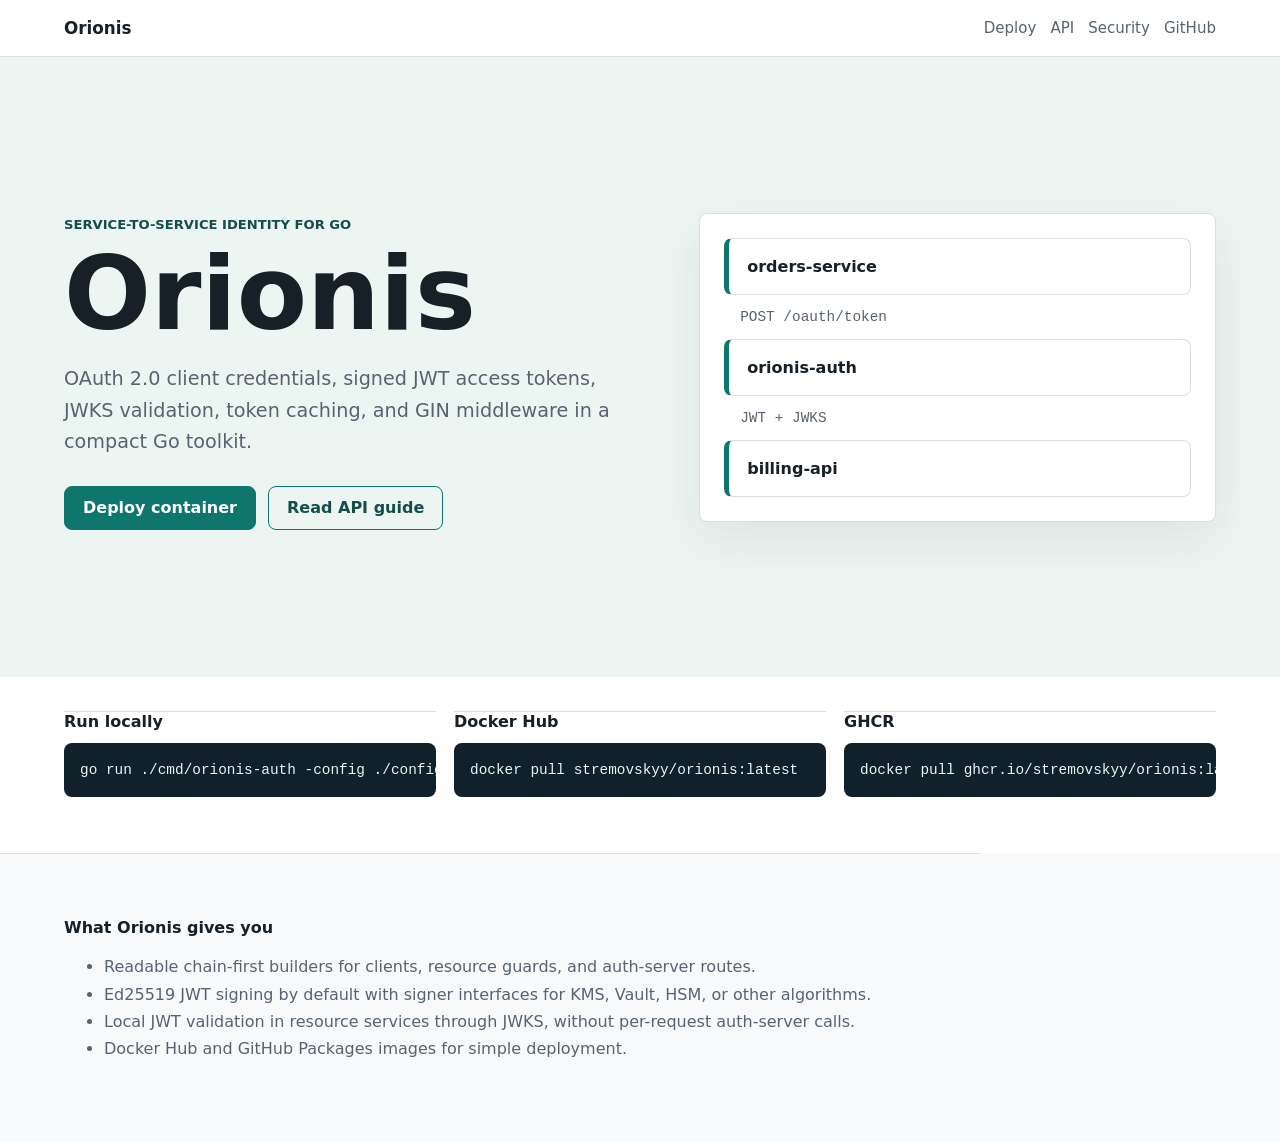
==== site/index.html @ d4509b0c "docs: publish Orionis distribution surfaces" ====
<!doctype html>
<html lang="en">
  <head>
    <meta charset="utf-8">
    <meta name="viewport" content="width=device-width, initial-scale=1">
    <meta name="description" content="Orionis service-to-service OAuth 2.0 toolkit for Go and GIN.">
    <title>Orionis</title>
    <link rel="stylesheet" href="styles.css">
  </head>
  <body>
    <header class="site-header">
      <a class="brand" href="index.html">Orionis</a>
      <nav aria-label="Primary navigation">
        <a href="deploy.html">Deploy</a>
        <a href="api.html">API</a>
        <a href="security.html">Security</a>
        <a href="https://github.com/stremovskyy/orionis">GitHub</a>
      </nav>
    </header>

    <main>
      <section class="hero">
        <div class="hero-copy">
          <p class="eyebrow">Service-to-service identity for Go</p>
          <h1>Orionis</h1>
          <p class="lede">OAuth 2.0 client credentials, signed JWT access tokens, JWKS validation, token caching, and GIN middleware in a compact Go toolkit.</p>
          <div class="actions">
            <a class="button primary" href="deploy.html">Deploy container</a>
            <a class="button secondary" href="api.html">Read API guide</a>
          </div>
        </div>
        <div class="flow-panel" aria-label="Service token flow diagram">
          <div class="node caller">orders-service</div>
          <div class="arrow">POST /oauth/token</div>
          <div class="node auth">orionis-auth</div>
          <div class="arrow">JWT + JWKS</div>
          <div class="node resource">billing-api</div>
        </div>
      </section>

      <section class="quick-grid" aria-label="Quick start commands">
        <article>
          <h2>Run locally</h2>
          <pre><code>go run ./cmd/orionis-auth -config ./config/orionis.example.json</code></pre>
        </article>
        <article>
          <h2>Docker Hub</h2>
          <pre><code>docker pull stremovskyy/orionis:latest</code></pre>
        </article>
        <article>
          <h2>GHCR</h2>
          <pre><code>docker pull ghcr.io/stremovskyy/orionis:latest</code></pre>
        </article>
      </section>

      <section class="content-band">
        <h2>What Orionis gives you</h2>
        <ul class="feature-list">
          <li>Readable chain-first builders for clients, resource guards, and auth-server routes.</li>
          <li>Ed25519 JWT signing by default with signer interfaces for KMS, Vault, HSM, or other algorithms.</li>
          <li>Local JWT validation in resource services through JWKS, without per-request auth-server calls.</li>
          <li>Docker Hub and GitHub Packages images for simple deployment.</li>
        </ul>
      </section>
    </main>
  </body>
</html>
---- site/styles.css ----
:root {
  color-scheme: light;
  --ink: #172026;
  --muted: #57636f;
  --line: #d7dee5;
  --surface: #f7f9fb;
  --panel: #ffffff;
  --accent: #0f766e;
  --accent-strong: #134e4a;
  --code: #10212b;
}

* {
  box-sizing: border-box;
}

body {
  margin: 0;
  font-family: Inter, ui-sans-serif, system-ui, -apple-system, BlinkMacSystemFont, "Segoe UI", sans-serif;
  color: var(--ink);
  background: var(--surface);
  letter-spacing: 0;
}

a {
  color: inherit;
}

.site-header {
  display: flex;
  align-items: center;
  justify-content: space-between;
  gap: 24px;
  padding: 18px clamp(20px, 5vw, 72px);
  border-bottom: 1px solid var(--line);
  background: rgba(255, 255, 255, 0.92);
  position: sticky;
  top: 0;
  z-index: 10;
}

.brand {
  font-weight: 800;
  text-decoration: none;
  font-size: 1.05rem;
}

nav {
  display: flex;
  flex-wrap: wrap;
  justify-content: flex-end;
  gap: 14px;
  color: var(--muted);
  font-size: 0.94rem;
}

nav a {
  text-decoration: none;
}

nav a:hover {
  color: var(--accent-strong);
}

.hero {
  min-height: 620px;
  display: grid;
  grid-template-columns: minmax(0, 1.05fr) minmax(320px, 0.95fr);
  gap: clamp(28px, 5vw, 72px);
  align-items: center;
  padding: clamp(48px, 8vw, 96px) clamp(20px, 5vw, 72px);
  background: #edf5f3;
}

.eyebrow {
  color: var(--accent-strong);
  font-weight: 700;
  text-transform: uppercase;
  font-size: 0.82rem;
}

h1 {
  font-size: clamp(3rem, 8vw, 6.5rem);
  line-height: 0.96;
  margin: 0 0 18px;
}

.lede {
  max-width: 720px;
  color: var(--muted);
  font-size: 1.2rem;
  line-height: 1.65;
}

.actions {
  display: flex;
  flex-wrap: wrap;
  gap: 12px;
  margin-top: 28px;
}

.button {
  display: inline-flex;
  align-items: center;
  min-height: 44px;
  padding: 0 18px;
  border-radius: 8px;
  text-decoration: none;
  font-weight: 700;
  border: 1px solid var(--accent);
}

.button.primary {
  color: #ffffff;
  background: var(--accent);
}

.button.secondary {
  color: var(--accent-strong);
  background: transparent;
}

.flow-panel {
  display: grid;
  gap: 14px;
  background: var(--panel);
  border: 1px solid var(--line);
  border-radius: 8px;
  padding: 24px;
  box-shadow: 0 18px 50px rgba(23, 32, 38, 0.08);
}

.node {
  border: 1px solid var(--line);
  border-left: 5px solid var(--accent);
  border-radius: 8px;
  background: #ffffff;
  padding: 18px;
  font-weight: 800;
}

.arrow {
  color: var(--muted);
  font-family: ui-monospace, SFMono-Regular, Menlo, Monaco, Consolas, monospace;
  font-size: 0.9rem;
  padding-left: 16px;
}

.quick-grid {
  display: grid;
  grid-template-columns: repeat(3, minmax(0, 1fr));
  gap: 18px;
  padding: 34px clamp(20px, 5vw, 72px);
  background: var(--panel);
}

.quick-grid article,
.content-band,
.doc-layout {
  border-top: 1px solid var(--line);
}

.quick-grid h2,
.content-band h2,
.doc-layout h2 {
  font-size: 1rem;
  margin: 0 0 12px;
}

pre {
  overflow-x: auto;
  margin: 0 0 22px;
  padding: 16px;
  border-radius: 8px;
  background: var(--code);
  color: #e7f6f3;
  line-height: 1.55;
  font-size: 0.9rem;
}

code {
  font-family: ui-monospace, SFMono-Regular, Menlo, Monaco, Consolas, monospace;
}

.content-band,
.doc-layout {
  padding: clamp(32px, 5vw, 72px);
  max-width: 980px;
}

.doc-layout {
  background: var(--panel);
  min-height: calc(100vh - 70px);
}

.doc-layout h1 {
  font-size: clamp(2.4rem, 6vw, 4.8rem);
}

.doc-layout p,
.doc-layout li,
.feature-list li {
  color: var(--muted);
  line-height: 1.7;
}

@media (max-width: 860px) {
  .site-header {
    align-items: flex-start;
    flex-direction: column;
  }

  nav {
    justify-content: flex-start;
  }

  .hero,
  .quick-grid {
    grid-template-columns: 1fr;
  }

  .hero {
    min-height: auto;
  }
}
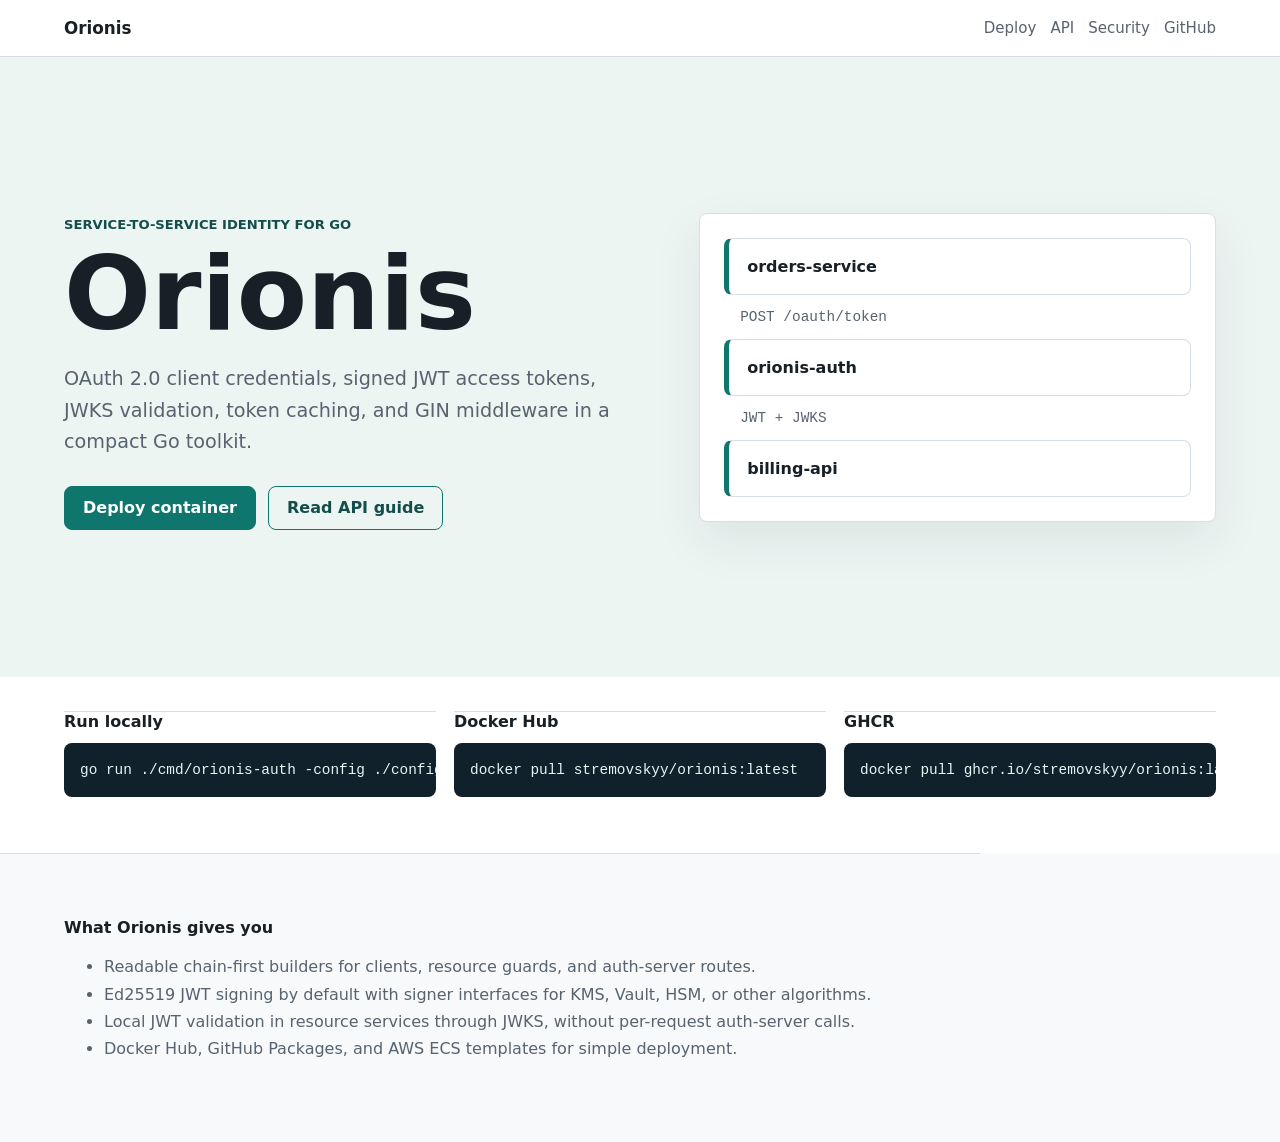
==== commit ef42cfc9: "docs: add AWS ECS Fargate deployment assets" ====
--- a/site/index.html
+++ b/site/index.html
@@ -59,7 +59,7 @@
           <li>Readable chain-first builders for clients, resource guards, and auth-server routes.</li>
           <li>Ed25519 JWT signing by default with signer interfaces for KMS, Vault, HSM, or other algorithms.</li>
           <li>Local JWT validation in resource services through JWKS, without per-request auth-server calls.</li>
-          <li>Docker Hub and GitHub Packages images for simple deployment.</li>
+          <li>Docker Hub, GitHub Packages, and AWS ECS templates for simple deployment.</li>
         </ul>
       </section>
     </main>
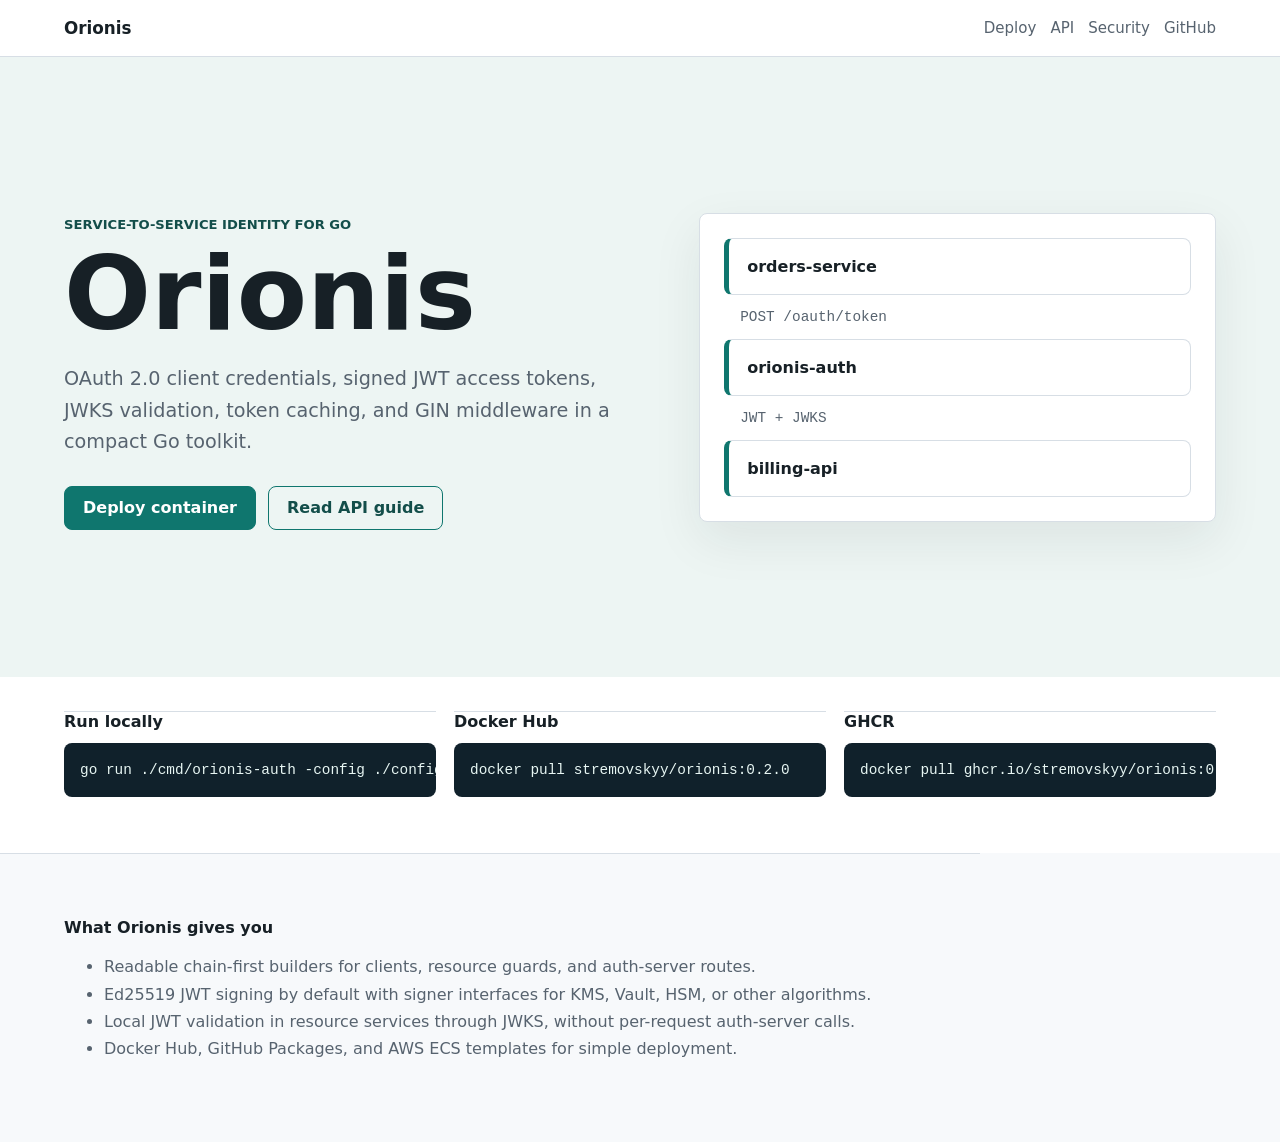
==== commit d4585cd3: "feat: harden auth runtime for v0.2.0" ====
--- a/site/index.html
+++ b/site/index.html
@@ -45,11 +45,11 @@
         </article>
         <article>
           <h2>Docker Hub</h2>
-          <pre><code>docker pull stremovskyy/orionis:latest</code></pre>
+          <pre><code>docker pull stremovskyy/orionis:0.2.0</code></pre>
         </article>
         <article>
           <h2>GHCR</h2>
-          <pre><code>docker pull ghcr.io/stremovskyy/orionis:latest</code></pre>
+          <pre><code>docker pull ghcr.io/stremovskyy/orionis:0.2.0</code></pre>
         </article>
       </section>
 
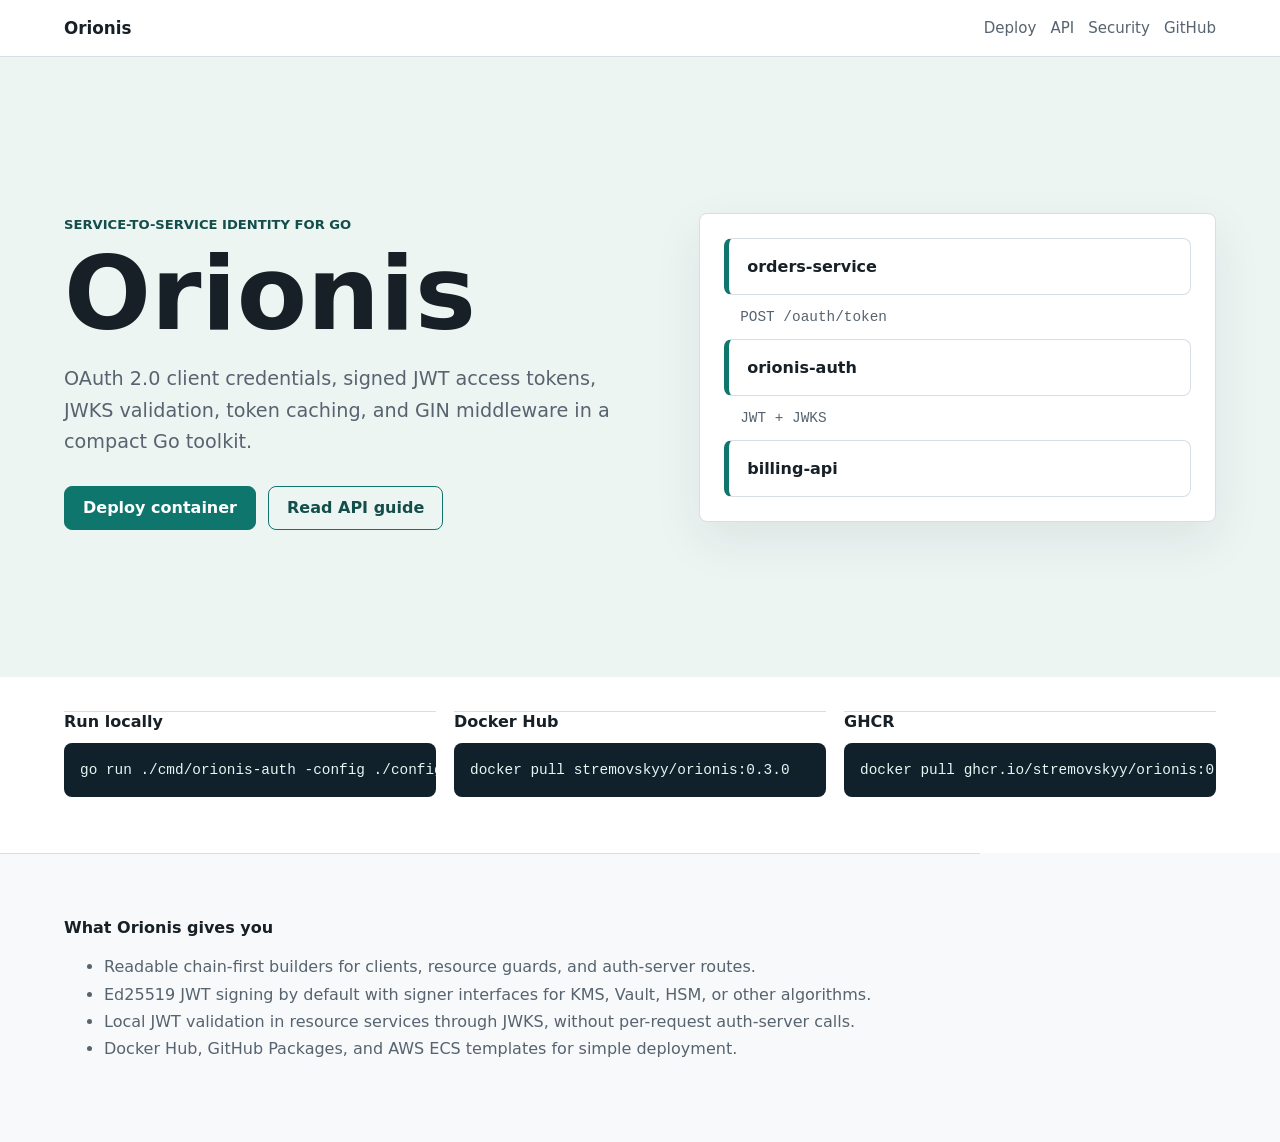
==== commit 89035230: "feat: add recursive wildcard scopes" ====
--- a/site/index.html
+++ b/site/index.html
@@ -45,11 +45,11 @@
         </article>
         <article>
           <h2>Docker Hub</h2>
-          <pre><code>docker pull stremovskyy/orionis:0.2.0</code></pre>
+          <pre><code>docker pull stremovskyy/orionis:0.3.0</code></pre>
         </article>
         <article>
           <h2>GHCR</h2>
-          <pre><code>docker pull ghcr.io/stremovskyy/orionis:0.2.0</code></pre>
+          <pre><code>docker pull ghcr.io/stremovskyy/orionis:0.3.0</code></pre>
         </article>
       </section>
 
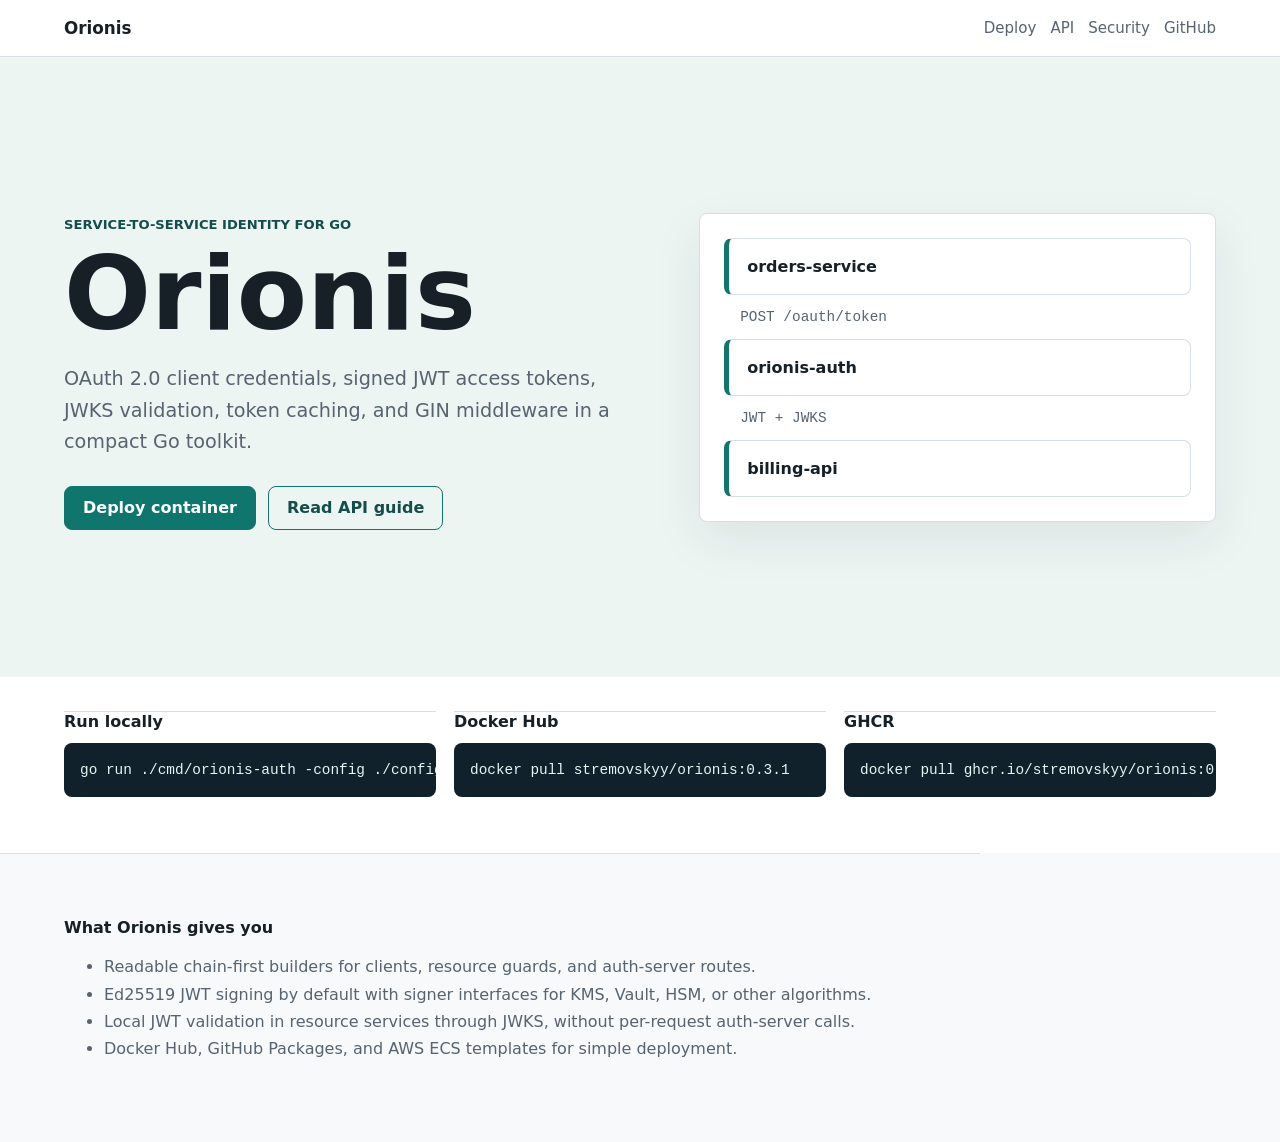
==== commit 3f1a8d88: "fix: expand wildcard scope requests" ====
--- a/site/index.html
+++ b/site/index.html
@@ -45,11 +45,11 @@
         </article>
         <article>
           <h2>Docker Hub</h2>
-          <pre><code>docker pull stremovskyy/orionis:0.3.0</code></pre>
+          <pre><code>docker pull stremovskyy/orionis:0.3.1</code></pre>
         </article>
         <article>
           <h2>GHCR</h2>
-          <pre><code>docker pull ghcr.io/stremovskyy/orionis:0.3.0</code></pre>
+          <pre><code>docker pull ghcr.io/stremovskyy/orionis:0.3.1</code></pre>
         </article>
       </section>
 
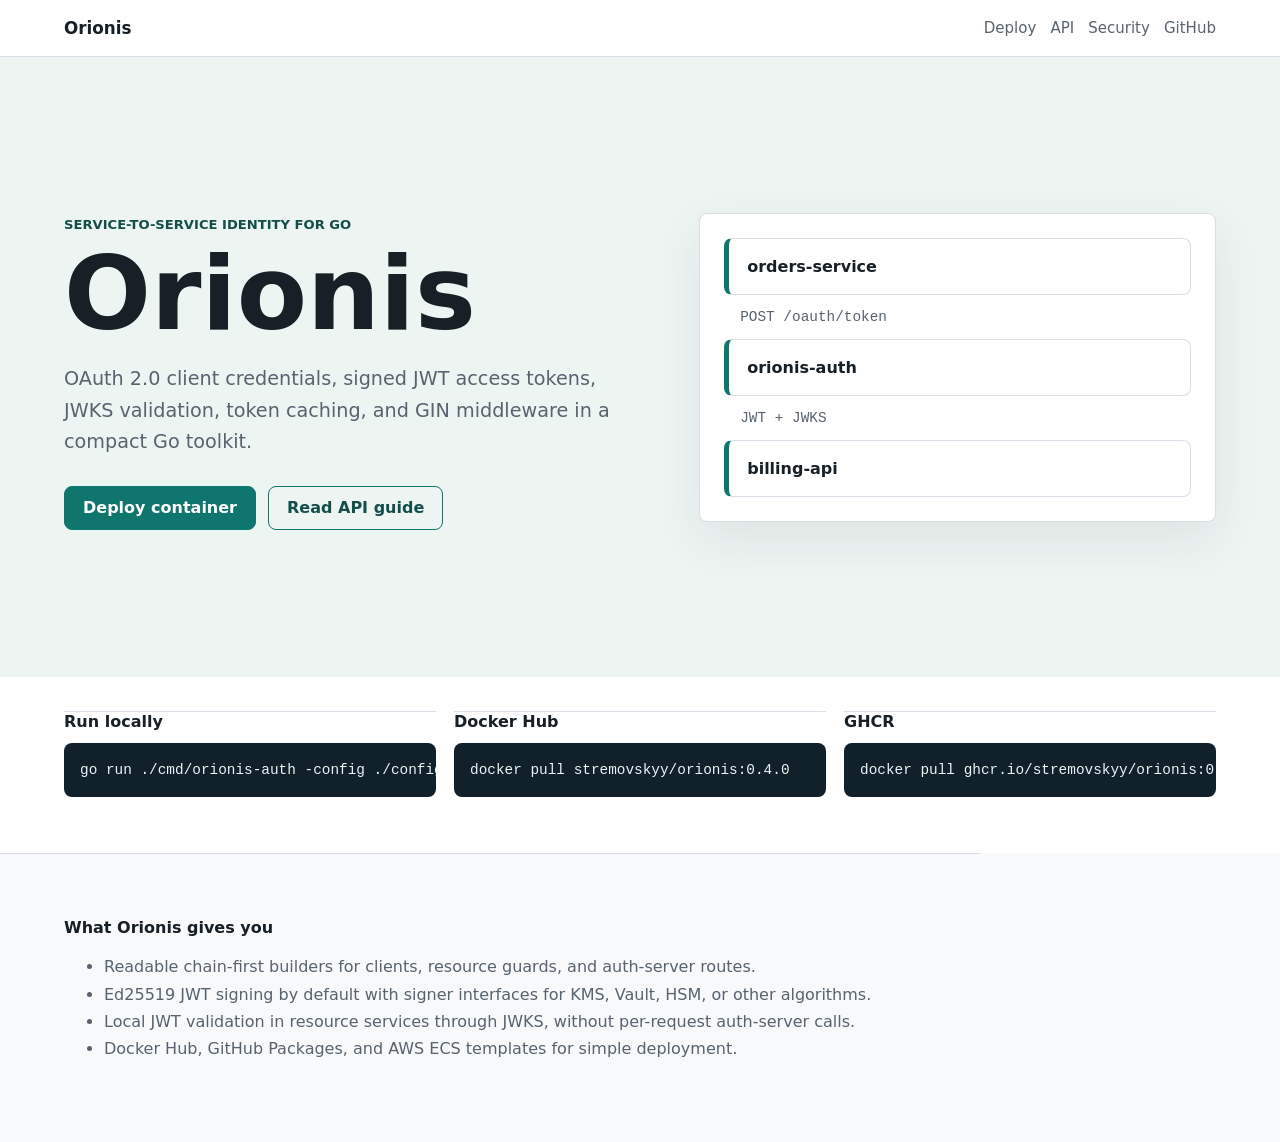
==== commit 2c99b540: "release: Orionis 0.4.0" ====
--- a/site/index.html
+++ b/site/index.html
@@ -45,11 +45,11 @@
         </article>
         <article>
           <h2>Docker Hub</h2>
-          <pre><code>docker pull stremovskyy/orionis:0.3.1</code></pre>
+          <pre><code>docker pull stremovskyy/orionis:0.4.0</code></pre>
         </article>
         <article>
           <h2>GHCR</h2>
-          <pre><code>docker pull ghcr.io/stremovskyy/orionis:0.3.1</code></pre>
+          <pre><code>docker pull ghcr.io/stremovskyy/orionis:0.4.0</code></pre>
         </article>
       </section>
 
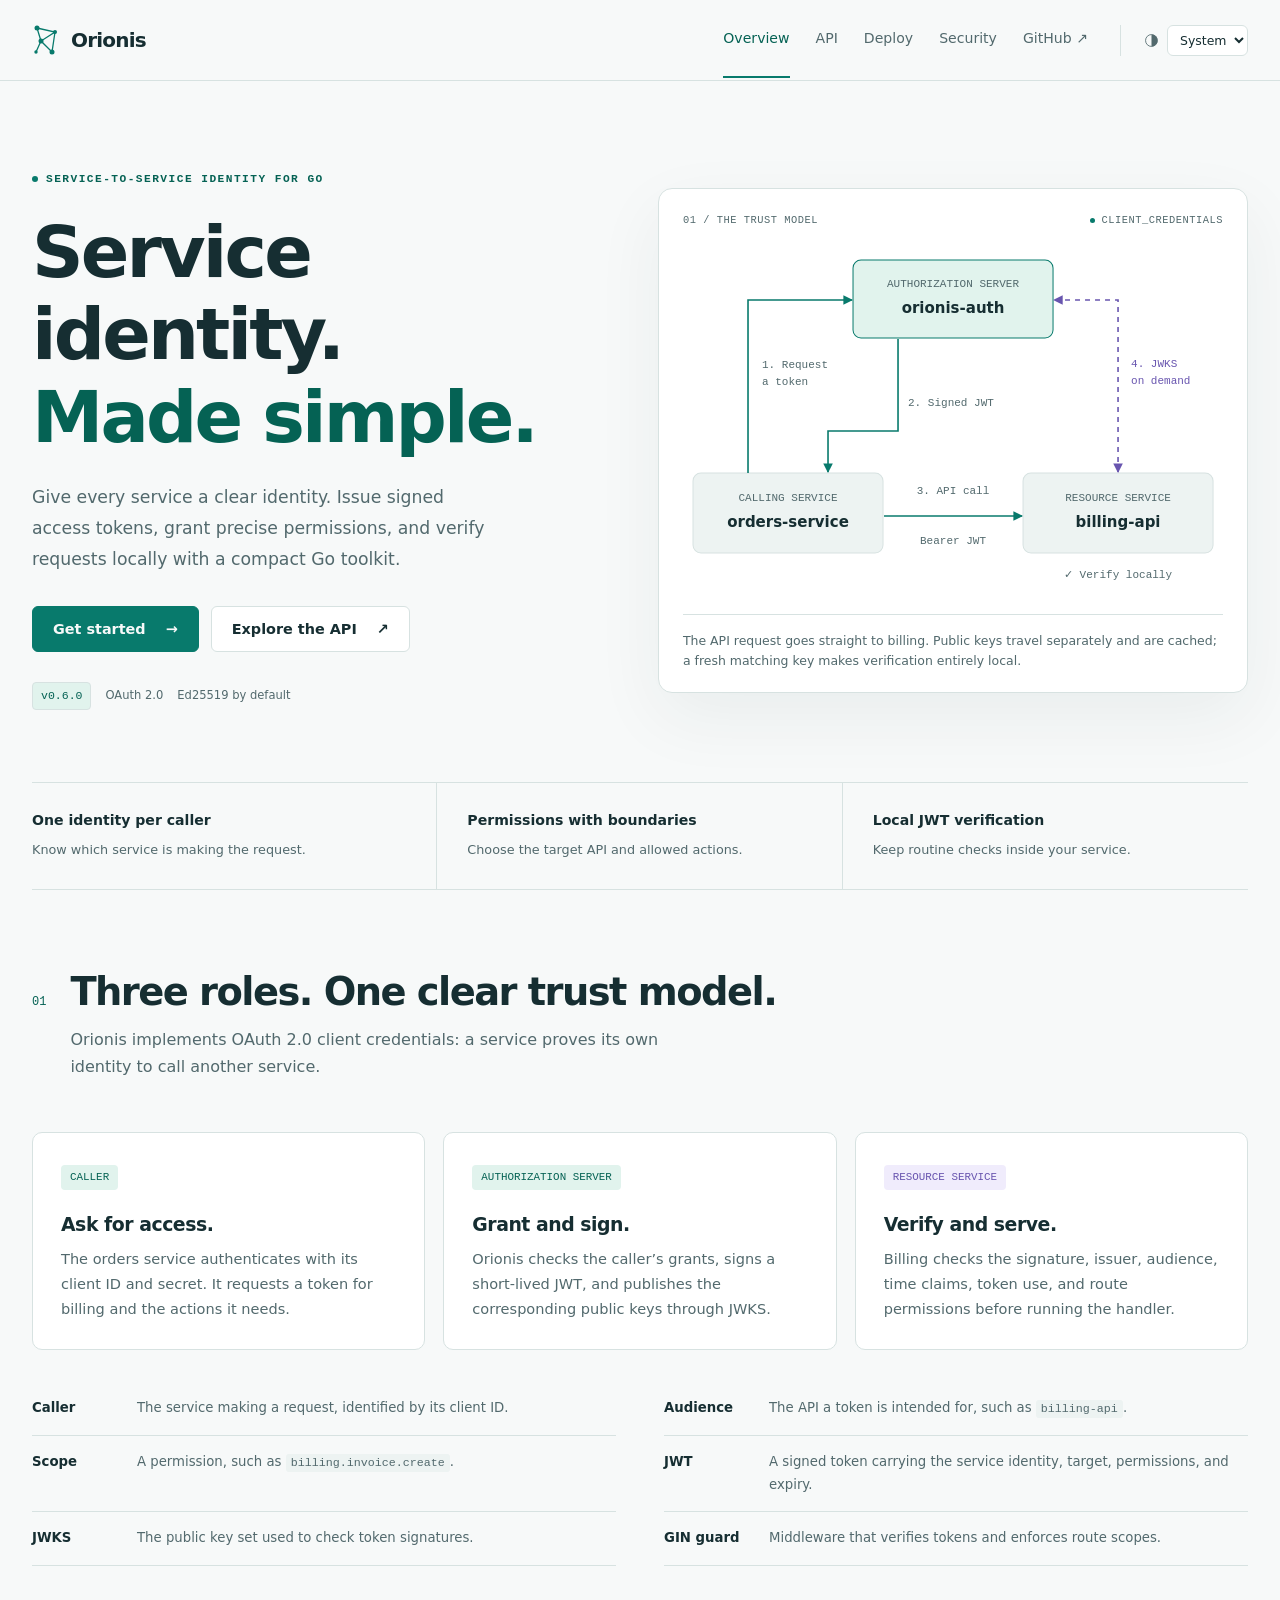
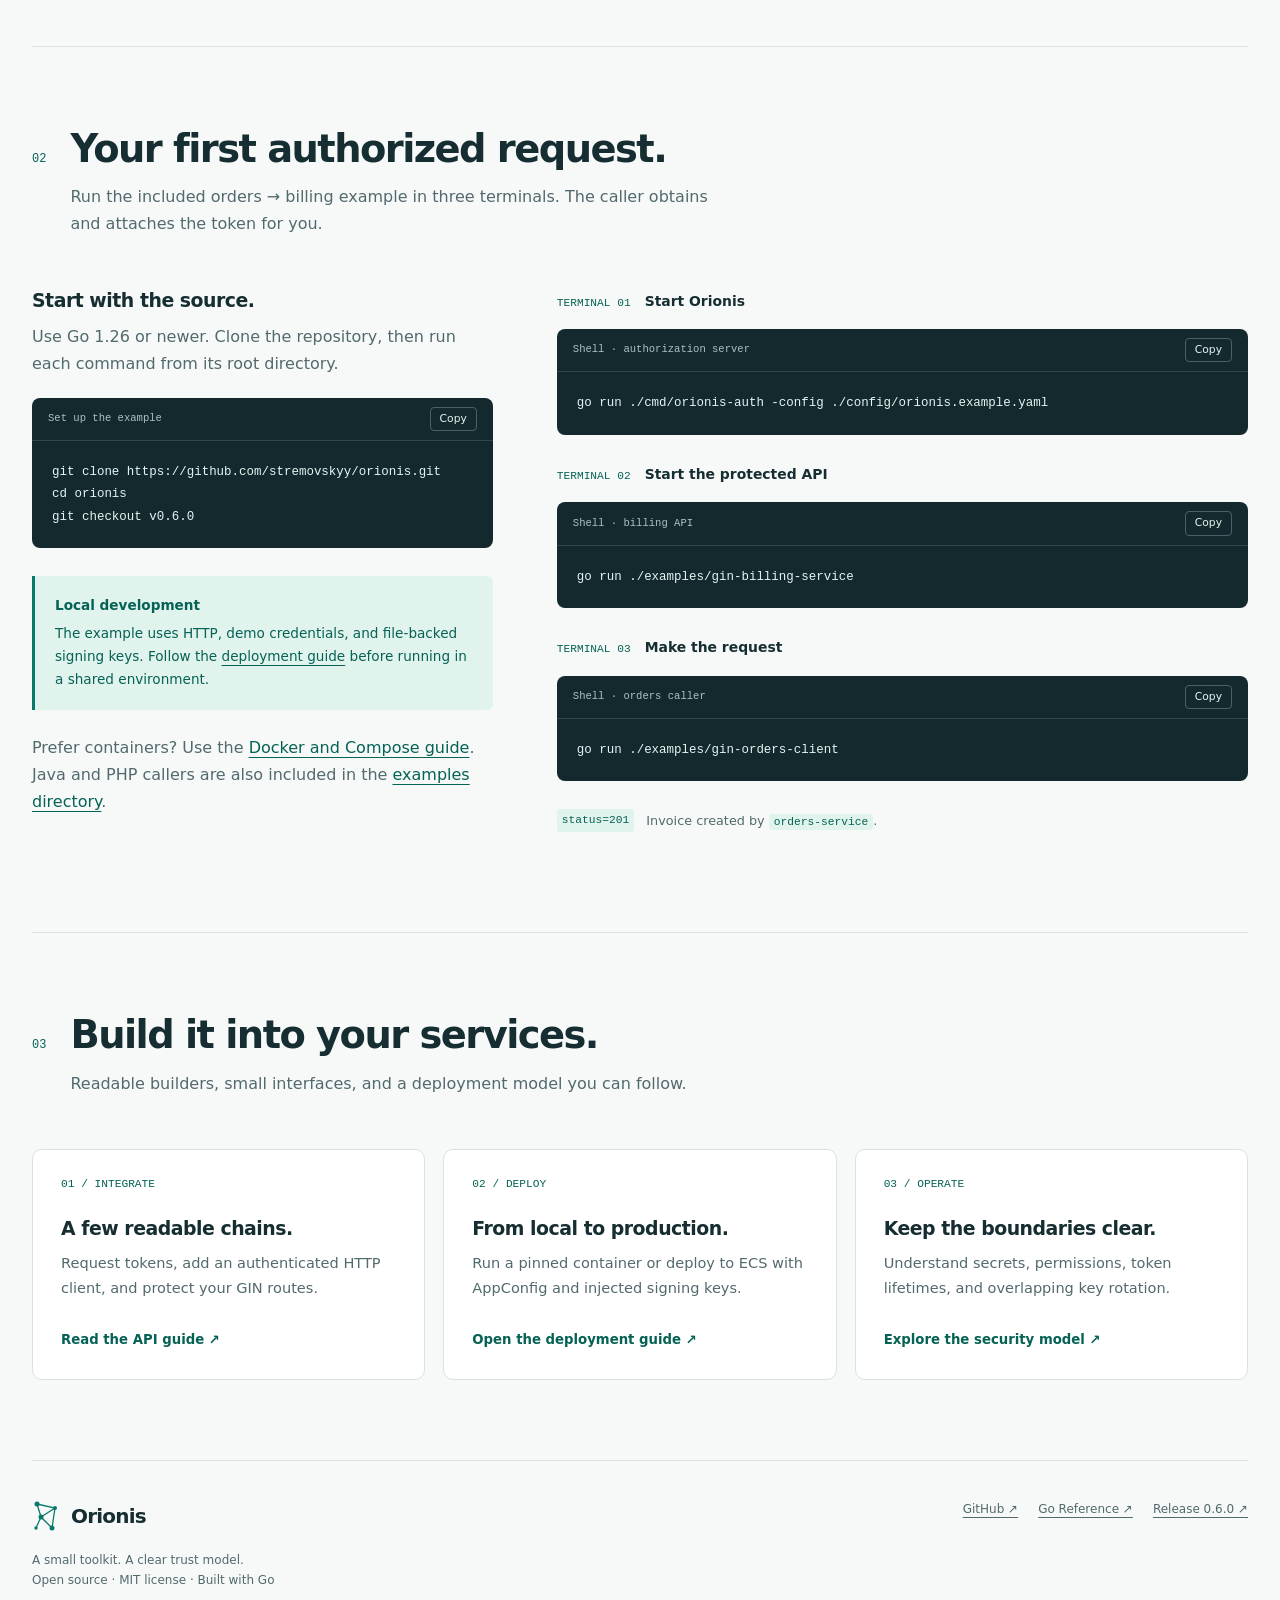
==== commit 516f9fca: "docs: rebuild Orionis guides with diagrams and themes" ====
--- a/site/index.html
+++ b/site/index.html
@@ -1,67 +1,487 @@
 <!doctype html>
 <html lang="en">
   <head>
-    <meta charset="utf-8">
-    <meta name="viewport" content="width=device-width, initial-scale=1">
-    <meta name="description" content="Orionis service-to-service OAuth 2.0 toolkit for Go and GIN.">
-    <title>Orionis</title>
-    <link rel="stylesheet" href="styles.css">
+    <meta charset="utf-8" />
+    <meta name="viewport" content="width=device-width, initial-scale=1" />
+    <meta
+      name="description"
+      content="Service-to-service OAuth 2.0 for Go: signed JWTs, local JWKS verification, token caching, and GIN middleware. Learn, integrate, and deploy Orionis."
+    />
+    <meta name="color-scheme" content="light dark" />
+    <meta
+      property="og:title"
+      content="Orionis — Service identity, made simple"
+    />
+    <meta
+      property="og:description"
+      content="Service-to-service OAuth 2.0 for Go: signed JWTs, local JWKS verification, token caching, and GIN middleware. Learn, integrate, and deploy Orionis."
+    />
+    <meta property="og:type" content="website" />
+    <meta property="og:url" content="https://stremovskyy.github.io/orionis/" />
+    <title>Orionis — Service identity, made simple</title>
+    <link rel="canonical" href="https://stremovskyy.github.io/orionis/" />
+    <link rel="icon" href="favicon.svg" type="image/svg+xml" />
+    <script src="site.js?v=20261023"></script>
+    <link rel="stylesheet" href="styles.css?v=20261023" />
   </head>
   <body>
+    <a class="skip-link" href="#content">Skip to content</a>
     <header class="site-header">
-      <a class="brand" href="index.html">Orionis</a>
-      <nav aria-label="Primary navigation">
-        <a href="deploy.html">Deploy</a>
-        <a href="api.html">API</a>
-        <a href="security.html">Security</a>
-        <a href="https://github.com/stremovskyy/orionis">GitHub</a>
+      <div class="header-inner">
+        <a class="brand" href="index.html" aria-label="Orionis home"
+          ><svg
+            class="brand-mark"
+            viewBox="0 0 28 34"
+            fill="none"
+            aria-hidden="true"
+          >
+            <path
+              d="M5 5 23 9 9 18 20 29M5 5 9 18 4 29M23 9 20 29"
+              stroke="currentColor"
+              stroke-width="1.3"
+            />
+            <g fill="currentColor">
+              <circle cx="5" cy="5" r="2.5" />
+              <circle cx="23" cy="9" r="2" />
+              <circle cx="9" cy="18" r="2.5" />
+              <circle cx="20" cy="29" r="2.5" />
+              <circle cx="4" cy="29" r="1.7" />
+            </g></svg
+          >Orionis</a
+        >
+        <nav aria-label="Primary navigation">
+          <a href="index.html" aria-current="page">Overview</a
+          ><a href="api.html">API</a><a href="deploy.html">Deploy</a
+          ><a href="security.html">Security</a
+          ><a href="https://github.com/stremovskyy/orionis"
+            >GitHub <span aria-hidden="true">↗</span></a
+          >
+        </nav>
+        <div class="theme-control" hidden>
+          <svg viewBox="0 0 20 20" fill="none" aria-hidden="true">
+            <circle cx="10" cy="10" r="7" stroke="currentColor" />
+            <path d="M10 3a7 7 0 0 1 0 14Z" fill="currentColor" />
+          </svg>
+          <label class="sr-only" for="theme-picker">Color theme</label>
+          <select id="theme-picker" data-theme-picker>
+            <option value="system">System</option>
+            <option value="light">Light</option>
+            <option value="dark">Dark</option>
+          </select>
+        </div>
+      </div>
+    </header>
+    <main id="content" tabindex="-1">
+      <div class="container">
+        <section class="hero" aria-labelledby="home-title">
+          <div>
+            <p class="eyebrow">
+              <span class="dot"></span>Service-to-service identity for Go
+            </p>
+            <h1 id="home-title">
+              Service identity.<br /><em>Made simple.</em>
+            </h1>
+            <p class="lede">
+              Give every service a clear identity. Issue signed access tokens,
+              grant precise permissions, and verify requests locally with a
+              compact Go toolkit.
+            </p>
+            <div class="actions">
+              <a class="button primary" href="#quick-start"
+                >Get started <span aria-hidden="true">→</span></a
+              ><a class="button" href="api.html"
+                >Explore the API <span aria-hidden="true">↗</span></a
+              >
+            </div>
+            <div class="hero-meta">
+              <a
+                class="release"
+                href="https://github.com/stremovskyy/orionis/releases/tag/v0.6.0"
+                >v0.6.0</a
+              ><span>OAuth 2.0</span><span>Ed25519 by default</span>
+            </div>
+          </div>
+          <figure class="hero-figure" aria-labelledby="architecture-caption">
+            <div class="figure-top">
+              <span>01 / The trust model</span
+              ><span class="live-label">client_credentials</span>
+            </div>
+            <svg
+              class="architecture-svg"
+              viewBox="0 0 540 345"
+              role="img"
+              aria-labelledby="architecture-title architecture-desc"
+            >
+              <title id="architecture-title">
+                How orders-service calls billing-api
+              </title>
+              <desc id="architecture-desc">
+                Orders requests a token from Orionis and receives a signed JWT.
+                Orders sends that token directly to billing. Billing separately
+                fetches public keys from Orionis when needed and validates the
+                token locally.
+              </desc>
+              <defs>
+                <marker
+                  id="arrow"
+                  viewBox="0 0 10 10"
+                  refX="9"
+                  refY="5"
+                  markerWidth="6"
+                  markerHeight="6"
+                  orient="auto-start-reverse"
+                >
+                  <path d="M0 0 10 5 0 10Z" fill="currentColor" />
+                </marker>
+                <marker
+                  id="key-arrow"
+                  viewBox="0 0 10 10"
+                  refX="9"
+                  refY="5"
+                  markerWidth="6"
+                  markerHeight="6"
+                  orient="auto-start-reverse"
+                >
+                  <path class="arrow-key" d="M0 0 10 5 0 10Z" />
+                </marker>
+              </defs>
+              <rect
+                class="auth-box"
+                x="170"
+                y="12"
+                width="200"
+                height="78"
+                rx="8"
+              />
+              <text class="small" x="270" y="39" text-anchor="middle">
+                AUTHORIZATION SERVER
+              </text>
+              <text class="label" x="270" y="65" text-anchor="middle">
+                orionis-auth
+              </text>
+              <rect class="box" x="10" y="225" width="190" height="80" rx="8" />
+              <text class="small" x="105" y="253" text-anchor="middle">
+                CALLING SERVICE
+              </text>
+              <text class="label" x="105" y="279" text-anchor="middle">
+                orders-service
+              </text>
+              <rect
+                class="box"
+                x="340"
+                y="225"
+                width="190"
+                height="80"
+                rx="8"
+              />
+              <text class="small" x="435" y="253" text-anchor="middle">
+                RESOURCE SERVICE
+              </text>
+              <text class="label" x="435" y="279" text-anchor="middle">
+                billing-api
+              </text>
+              <path class="line" d="M65 225V52H169" marker-end="url(#arrow)" />
+              <text class="small" x="79" y="120">1. Request</text>
+              <text class="small" x="79" y="137">a token</text>
+              <path
+                class="line"
+                d="M215 91V183H145V224"
+                marker-end="url(#arrow)"
+              />
+              <text class="small" x="225" y="158">2. Signed JWT</text>
+              <path class="line" d="M201 268H339" marker-end="url(#arrow)" />
+              <text class="small" x="270" y="246" text-anchor="middle">
+                3. API call
+              </text>
+              <text class="small" x="270" y="296" text-anchor="middle">
+                Bearer JWT
+              </text>
+              <path
+                class="key-line"
+                d="M435 224V52H371"
+                marker-start="url(#key-arrow)"
+                marker-end="url(#key-arrow)"
+              />
+              <text class="small key-text" x="448" y="119">4. JWKS</text>
+              <text class="small key-text" x="448" y="136">on demand</text>
+              <text class="small" x="435" y="330" text-anchor="middle">
+                ✓ Verify locally
+              </text>
+            </svg>
+            <ol class="diagram-mobile">
+              <li>
+                <strong>01 / Orders → Orionis</strong>Request a token with
+                client credentials.
+              </li>
+              <li>
+                <strong>02 / Orionis → Orders</strong>Return a signed,
+                audience-bound JWT.
+              </li>
+              <li>
+                <strong>03 / Orders → Billing</strong>Call the API with the
+                Bearer token.
+              </li>
+              <li class="key-step">
+                <strong>04 / Billing ↔ Orionis · when needed</strong>Fetch
+                public keys through JWKS, cache them, then verify locally.
+              </li>
+            </ol>
+            <figcaption id="architecture-caption">
+              The API request goes straight to billing. Public keys travel
+              separately and are cached; a fresh matching key makes verification
+              entirely local.
+            </figcaption>
+          </figure>
+        </section>
+        <div class="benefit-strip">
+          <div>
+            <strong>One identity per caller</strong
+            ><span>Know which service is making the request.</span>
+          </div>
+          <div>
+            <strong>Permissions with boundaries</strong
+            ><span>Choose the target API and allowed actions.</span>
+          </div>
+          <div>
+            <strong>Local JWT verification</strong
+            ><span>Keep routine checks inside your service.</span>
+          </div>
+        </div>
+        <section class="home-section" id="how-it-works">
+          <div class="section-heading">
+            <span class="section-number">01</span>
+            <div>
+              <h2>Three roles. One clear trust model.</h2>
+              <p class="section-intro">
+                Orionis implements OAuth 2.0 client credentials: a service
+                proves its own identity to call another service.
+              </p>
+            </div>
+          </div>
+          <div class="card-grid">
+            <article class="card">
+              <span class="tag">CALLER</span>
+              <h3>Ask for access.</h3>
+              <p>
+                The orders service authenticates with its client ID and secret.
+                It requests a token for billing and the actions it needs.
+              </p>
+            </article>
+            <article class="card">
+              <span class="tag">AUTHORIZATION SERVER</span>
+              <h3>Grant and sign.</h3>
+              <p>
+                Orionis checks the caller’s grants, signs a short-lived JWT, and
+                publishes the corresponding public keys through JWKS.
+              </p>
+            </article>
+            <article class="card">
+              <span class="tag violet">RESOURCE SERVICE</span>
+              <h3>Verify and serve.</h3>
+              <p>
+                Billing checks the signature, issuer, audience, time claims,
+                token use, and route permissions before running the handler.
+              </p>
+            </article>
+          </div>
+          <dl class="glossary">
+            <div>
+              <dt>Caller</dt>
+              <dd>
+                The service making a request, identified by its client ID.
+              </dd>
+            </div>
+            <div>
+              <dt>Audience</dt>
+              <dd>
+                The API a token is intended for, such as
+                <code>billing-api</code>.
+              </dd>
+            </div>
+            <div>
+              <dt>Scope</dt>
+              <dd>
+                A permission, such as <code>billing.invoice.create</code>.
+              </dd>
+            </div>
+            <div>
+              <dt>JWT</dt>
+              <dd>
+                A signed token carrying the service identity, target,
+                permissions, and expiry.
+              </dd>
+            </div>
+            <div>
+              <dt>JWKS</dt>
+              <dd>The public key set used to check token signatures.</dd>
+            </div>
+            <div>
+              <dt>GIN guard</dt>
+              <dd>
+                Middleware that verifies tokens and enforces route scopes.
+              </dd>
+            </div>
+          </dl>
+        </section>
+        <section class="home-section" id="quick-start">
+          <div class="section-heading">
+            <span class="section-number">02</span>
+            <div>
+              <h2>Your first authorized request.</h2>
+              <p class="section-intro">
+                Run the included orders → billing example in three terminals.
+                The caller obtains and attaches the token for you.
+              </p>
+            </div>
+          </div>
+          <div class="start-layout">
+            <div>
+              <h3>Start with the source.</h3>
+              <p class="muted">
+                Use Go 1.26 or newer. Clone the repository, then run each
+                command from its root directory.
+              </p>
+              <div class="code-block">
+                <div class="code-toolbar"><span>Set up the example</span></div>
+                <pre><code class="language-sh">git clone https://github.com/stremovskyy/orionis.git
+cd orionis
+git checkout v0.6.0</code></pre>
+              </div>
+              <aside class="note">
+                <strong>Local development</strong>
+                <p>
+                  The example uses HTTP, demo credentials, and file-backed
+                  signing keys. Follow the
+                  <a href="deploy.html">deployment guide</a> before running in a
+                  shared environment.
+                </p>
+              </aside>
+              <p class="muted">
+                Prefer containers? Use the
+                <a href="deploy.html#docker">Docker and Compose guide</a>. Java
+                and PHP callers are also included in the
+                <a
+                  href="https://github.com/stremovskyy/orionis/tree/main/examples"
+                  >examples directory</a
+                >.
+              </p>
+            </div>
+            <div>
+              <p class="terminal-label">
+                <span>TERMINAL 01</span>Start Orionis
+              </p>
+              <div class="code-block">
+                <div class="code-toolbar">
+                  <span>Shell · authorization server</span>
+                </div>
+                <pre><code class="language-sh">go run ./cmd/orionis-auth -config ./config/orionis.example.yaml</code></pre>
+              </div>
+              <p class="terminal-label">
+                <span>TERMINAL 02</span>Start the protected API
+              </p>
+              <div class="code-block">
+                <div class="code-toolbar"><span>Shell · billing API</span></div>
+                <pre><code class="language-sh">go run ./examples/gin-billing-service</code></pre>
+              </div>
+              <p class="terminal-label">
+                <span>TERMINAL 03</span>Make the request
+              </p>
+              <div class="code-block">
+                <div class="code-toolbar">
+                  <span>Shell · orders caller</span>
+                </div>
+                <pre><code class="language-sh">go run ./examples/gin-orders-client</code></pre>
+              </div>
+              <p class="success-line">
+                <code>status=201</code
+                ><span>Invoice created by <code>orders-service</code>.</span>
+              </p>
+            </div>
+          </div>
+        </section>
+        <section class="home-section" id="guides">
+          <div class="section-heading">
+            <span class="section-number">03</span>
+            <div>
+              <h2>Build it into your services.</h2>
+              <p class="section-intro">
+                Readable builders, small interfaces, and a deployment model you
+                can follow.
+              </p>
+            </div>
+          </div>
+          <div class="card-grid">
+            <a class="card link-card" href="api.html"
+              ><span class="card-index">01 / INTEGRATE</span>
+              <h3>A few readable chains.</h3>
+              <p>
+                Request tokens, add an authenticated HTTP client, and protect
+                your GIN routes.
+              </p>
+              <span class="card-link">Read the API guide ↗</span></a
+            ><a class="card link-card" href="deploy.html"
+              ><span class="card-index">02 / DEPLOY</span>
+              <h3>From local to production.</h3>
+              <p>
+                Run a pinned container or deploy to ECS with AppConfig and
+                injected signing keys.
+              </p>
+              <span class="card-link">Open the deployment guide ↗</span></a
+            ><a class="card link-card" href="security.html"
+              ><span class="card-index">03 / OPERATE</span>
+              <h3>Keep the boundaries clear.</h3>
+              <p>
+                Understand secrets, permissions, token lifetimes, and
+                overlapping key rotation.
+              </p>
+              <span class="card-link">Explore the security model ↗</span></a
+            >
+          </div>
+        </section>
+      </div>
+    </main>
+    <footer class="site-footer container">
+      <div>
+        <a class="brand" href="index.html"
+          ><svg
+            class="brand-mark"
+            viewBox="0 0 28 34"
+            fill="none"
+            aria-hidden="true"
+          >
+            <path
+              d="M5 5 23 9 9 18 20 29M5 5 9 18 4 29M23 9 20 29"
+              stroke="currentColor"
+              stroke-width="1.3"
+            />
+            <g fill="currentColor">
+              <circle cx="5" cy="5" r="2.5" />
+              <circle cx="23" cy="9" r="2" />
+              <circle cx="9" cy="18" r="2.5" />
+              <circle cx="20" cy="29" r="2.5" />
+              <circle cx="4" cy="29" r="1.7" />
+            </g></svg
+          >Orionis</a
+        >
+        <p>
+          A small toolkit. A clear trust model.<br />Open source · MIT license ·
+          Built with Go
+        </p>
+      </div>
+      <nav aria-label="Project resources">
+        <a href="https://github.com/stremovskyy/orionis">GitHub ↗</a
+        ><a href="https://pkg.go.dev/github.com/stremovskyy/orionis"
+          >Go Reference ↗</a
+        ><a href="https://github.com/stremovskyy/orionis/releases/tag/v0.6.0"
+          >Release 0.6.0 ↗</a
+        >
       </nav>
-    </header>
-
-    <main>
-      <section class="hero">
-        <div class="hero-copy">
-          <p class="eyebrow">Service-to-service identity for Go</p>
-          <h1>Orionis</h1>
-          <p class="lede">OAuth 2.0 client credentials, signed JWT access tokens, JWKS validation, token caching, and GIN middleware in a compact Go toolkit.</p>
-          <div class="actions">
-            <a class="button primary" href="deploy.html">Deploy container</a>
-            <a class="button secondary" href="api.html">Read API guide</a>
-          </div>
-        </div>
-        <div class="flow-panel" aria-label="Service token flow diagram">
-          <div class="node caller">orders-service</div>
-          <div class="arrow">POST /oauth/token</div>
-          <div class="node auth">orionis-auth</div>
-          <div class="arrow">JWT + JWKS</div>
-          <div class="node resource">billing-api</div>
-        </div>
-      </section>
-
-      <section class="quick-grid" aria-label="Quick start commands">
-        <article>
-          <h2>Run locally</h2>
-          <pre><code>go run ./cmd/orionis-auth -config ./config/orionis.example.json</code></pre>
-        </article>
-        <article>
-          <h2>Docker Hub</h2>
-          <pre><code>docker pull stremovskyy/orionis:0.4.0</code></pre>
-        </article>
-        <article>
-          <h2>GHCR</h2>
-          <pre><code>docker pull ghcr.io/stremovskyy/orionis:0.4.0</code></pre>
-        </article>
-      </section>
-
-      <section class="content-band">
-        <h2>What Orionis gives you</h2>
-        <ul class="feature-list">
-          <li>Readable chain-first builders for clients, resource guards, and auth-server routes.</li>
-          <li>Ed25519 JWT signing by default with signer interfaces for KMS, Vault, HSM, or other algorithms.</li>
-          <li>Local JWT validation in resource services through JWKS, without per-request auth-server calls.</li>
-          <li>Docker Hub, GitHub Packages, and AWS ECS templates for simple deployment.</li>
-        </ul>
-      </section>
-    </main>
+    </footer>
+    <span
+      class="sr-only"
+      role="status"
+      aria-live="polite"
+      data-copy-status
+    ></span>
   </body>
 </html>
--- a/site/styles.css
+++ b/site/styles.css
@@ -1,225 +1,1274 @@
 :root {
   color-scheme: light;
-  --ink: #172026;
-  --muted: #57636f;
-  --line: #d7dee5;
-  --surface: #f7f9fb;
-  --panel: #ffffff;
-  --accent: #0f766e;
-  --accent-strong: #134e4a;
-  --code: #10212b;
-}
-
+  --bg: #f7f9f9;
+  --panel: #fff;
+  --soft: #edf3f2;
+  --ink: #162e32;
+  --muted: #52696d;
+  --line: #d7e2e1;
+  --accent: #087a6c;
+  --accent-ink: #056254;
+  --accent-soft: #e1f3ed;
+  --violet: #6855af;
+  --violet-soft: #f0ecfc;
+  --amber: #855213;
+  --amber-soft: #fff4df;
+  --code: #14292e;
+  --code-ink: #e5f4f1;
+  --header: rgb(247 249 249 / 96%);
+  --shadow: 0 24px 70px rgb(22 46 50 / 6%);
+}
+:root[data-theme="dark"] {
+  color-scheme: dark;
+  --bg: #101c21;
+  --panel: #16272d;
+  --soft: #1c3036;
+  --ink: #e7f0ef;
+  --muted: #adc0c2;
+  --line: #30464d;
+  --accent: #70dcc0;
+  --accent-ink: #8ee9ce;
+  --accent-soft: #193d37;
+  --violet: #bcadf1;
+  --violet-soft: #2d2944;
+  --amber: #f1c887;
+  --amber-soft: #3b3022;
+  --code: #0c171c;
+  --code-ink: #e5f4f1;
+  --header: rgb(16 28 33 / 96%);
+  --shadow: 0 24px 70px rgb(0 0 0 / 14%);
+}
+@media (prefers-color-scheme: dark) {
+  :root:not([data-theme]) {
+    color-scheme: dark;
+    --bg: #101c21;
+    --panel: #16272d;
+    --soft: #1c3036;
+    --ink: #e7f0ef;
+    --muted: #adc0c2;
+    --line: #30464d;
+    --accent: #70dcc0;
+    --accent-ink: #8ee9ce;
+    --accent-soft: #193d37;
+    --violet: #bcadf1;
+    --violet-soft: #2d2944;
+    --amber: #f1c887;
+    --amber-soft: #3b3022;
+    --code: #0c171c;
+    --code-ink: #e5f4f1;
+    --header: rgb(16 28 33 / 96%);
+    --shadow: 0 24px 70px rgb(0 0 0 / 14%);
+  }
+}
 * {
   box-sizing: border-box;
 }
-
+html {
+  scroll-behavior: smooth;
+  scroll-padding-top: 110px;
+}
 body {
   margin: 0;
-  font-family: Inter, ui-sans-serif, system-ui, -apple-system, BlinkMacSystemFont, "Segoe UI", sans-serif;
+  background: var(--bg);
   color: var(--ink);
-  background: var(--surface);
-  letter-spacing: 0;
-}
-
+  font:
+    16px/1.7 ui-sans-serif,
+    system-ui,
+    -apple-system,
+    BlinkMacSystemFont,
+    "Segoe UI",
+    sans-serif;
+  -webkit-font-smoothing: antialiased;
+}
 a {
-  color: inherit;
-}
-
+  color: var(--accent-ink);
+  text-underline-offset: 4px;
+}
+a:hover {
+  text-decoration-thickness: 2px;
+}
+button,
+select {
+  font: inherit;
+}
+button,
+a,
+select {
+  -webkit-tap-highlight-color: transparent;
+}
+:focus-visible {
+  outline: 3px solid var(--accent);
+  outline-offset: 5px;
+}
+[hidden] {
+  display: none !important;
+}
+::selection {
+  background: var(--accent);
+  color: var(--bg);
+}
+.sr-only {
+  position: absolute;
+  width: 1px;
+  height: 1px;
+  padding: 0;
+  margin: -1px;
+  overflow: hidden;
+  clip-path: inset(50%);
+  white-space: nowrap;
+  border: 0;
+}
+.skip-link {
+  position: fixed;
+  top: -100px;
+  left: 20px;
+  z-index: 100;
+  background: var(--panel);
+  padding: 10px 20px;
+  border: 1px solid var(--accent);
+}
+.skip-link:focus {
+  top: 10px;
+}
 .site-header {
-  display: flex;
-  align-items: center;
-  justify-content: space-between;
-  gap: 24px;
-  padding: 18px clamp(20px, 5vw, 72px);
-  border-bottom: 1px solid var(--line);
-  background: rgba(255, 255, 255, 0.92);
   position: sticky;
   top: 0;
-  z-index: 10;
-}
-
+  z-index: 20;
+  background: var(--header);
+  border-bottom: 1px solid var(--line);
+}
+.header-inner {
+  max-width: 1328px;
+  padding: 0 32px;
+  min-height: 80px;
+  margin: auto;
+  display: flex;
+  align-items: center;
+  gap: 32px;
+}
 .brand {
-  font-weight: 800;
-  text-decoration: none;
-  font-size: 1.05rem;
-}
-
-nav {
-  display: flex;
-  flex-wrap: wrap;
-  justify-content: flex-end;
-  gap: 14px;
-  color: var(--muted);
-  font-size: 0.94rem;
-}
-
-nav a {
-  text-decoration: none;
-}
-
-nav a:hover {
-  color: var(--accent-strong);
-}
-
-.hero {
-  min-height: 620px;
-  display: grid;
-  grid-template-columns: minmax(0, 1.05fr) minmax(320px, 0.95fr);
-  gap: clamp(28px, 5vw, 72px);
-  align-items: center;
-  padding: clamp(48px, 8vw, 96px) clamp(20px, 5vw, 72px);
-  background: #edf5f3;
-}
-
-.eyebrow {
-  color: var(--accent-strong);
-  font-weight: 700;
-  text-transform: uppercase;
-  font-size: 0.82rem;
-}
-
-h1 {
-  font-size: clamp(3rem, 8vw, 6.5rem);
-  line-height: 0.96;
-  margin: 0 0 18px;
-}
-
-.lede {
-  max-width: 720px;
-  color: var(--muted);
-  font-size: 1.2rem;
-  line-height: 1.65;
-}
-
-.actions {
-  display: flex;
-  flex-wrap: wrap;
-  gap: 12px;
-  margin-top: 28px;
-}
-
-.button {
+  color: var(--ink);
   display: inline-flex;
   align-items: center;
-  min-height: 44px;
-  padding: 0 18px;
-  border-radius: 8px;
+  gap: 11px;
+  font-size: 1.25rem;
+  font-weight: 750;
+  letter-spacing: -0.04em;
   text-decoration: none;
-  font-weight: 700;
-  border: 1px solid var(--accent);
-}
-
-.button.primary {
-  color: #ffffff;
-  background: var(--accent);
-}
-
-.button.secondary {
-  color: var(--accent-strong);
-  background: transparent;
-}
-
-.flow-panel {
-  display: grid;
-  gap: 14px;
+}
+.brand-mark {
+  width: 28px;
+  height: 34px;
+  color: var(--accent);
+  flex: none;
+}
+.header-inner nav {
+  display: flex;
+  align-items: center;
+  gap: 26px;
+  margin-left: auto;
+}
+.header-inner nav a {
+  font-size: 0.88rem;
+  color: var(--muted);
+  text-decoration: none;
+  padding: 25px 0;
+  border-bottom: 2px solid transparent;
+}
+.header-inner nav a:hover,
+.header-inner nav a[aria-current="page"] {
+  color: var(--accent-ink);
+  border-color: var(--accent);
+}
+.theme-control {
+  display: flex;
+  align-items: center;
+  gap: 7px;
+  border-left: 1px solid var(--line);
+  padding-left: 22px;
+}
+.theme-control svg {
+  width: 17px;
+  height: 17px;
+  color: var(--muted);
+}
+.theme-control select {
+  color: var(--ink);
   background: var(--panel);
   border: 1px solid var(--line);
-  border-radius: 8px;
-  padding: 24px;
-  box-shadow: 0 18px 50px rgba(23, 32, 38, 0.08);
-}
-
-.node {
+  border-radius: 6px;
+  font-size: 0.78rem;
+  padding: 6px 4px 6px 8px;
+  cursor: pointer;
+}
+.container {
+  width: min(100% - 64px, 1264px);
+  margin-inline: auto;
+}
+h1,
+h2,
+h3,
+h4,
+p,
+figure,
+pre {
+  margin-top: 0;
+}
+h1,
+h2,
+h3,
+h4 {
+  color: var(--ink);
+  line-height: 1.15;
+  letter-spacing: -0.04em;
+  font-weight: 650;
+}
+h1 {
+  font-size: clamp(2.8rem, 5.6vw, 5.25rem);
+  margin-bottom: 24px;
+}
+h2 {
+  font-size: clamp(1.9rem, 3vw, 2.8rem);
+  margin-bottom: 20px;
+}
+h3 {
+  font-size: 1.18rem;
+  margin-bottom: 12px;
+  letter-spacing: -0.025em;
+}
+h4 {
+  font-size: 1rem;
+}
+p {
+  margin-bottom: 20px;
+}
+.eyebrow {
+  color: var(--accent-ink);
+  font:
+    650 0.7rem/1.6 ui-monospace,
+    SFMono-Regular,
+    Menlo,
+    monospace;
+  letter-spacing: 0.13em;
+  text-transform: uppercase;
+  margin-bottom: 22px;
+}
+.eyebrow .dot {
+  display: inline-block;
+  width: 6px;
+  height: 6px;
+  background: var(--accent);
+  border-radius: 50%;
+  margin-right: 8px;
+  vertical-align: middle;
+}
+.lede {
+  font-size: 1.14rem;
+  line-height: 1.8;
+  color: var(--muted);
+  max-width: 640px;
+}
+.muted,
+.section-intro {
+  color: var(--muted);
+}
+.section-intro {
+  max-width: 650px;
+}
+.hero {
+  display: grid;
+  grid-template-columns: 1fr 1.05fr;
+  gap: 64px;
+  padding-block: 90px 72px;
+  align-items: center;
+}
+.hero h1 {
+  max-width: 600px;
+}
+.hero h1 em {
+  color: var(--accent-ink);
+  font-style: normal;
+}
+.hero .lede {
+  font-size: 1.08rem;
+  max-width: 460px;
+}
+.actions {
+  display: flex;
+  gap: 12px;
+  flex-wrap: wrap;
+  margin-block: 30px;
+}
+.button {
+  min-height: 46px;
+  display: inline-flex;
+  align-items: center;
+  justify-content: center;
+  gap: 20px;
+  padding: 10px 20px;
   border: 1px solid var(--line);
-  border-left: 5px solid var(--accent);
-  border-radius: 8px;
-  background: #ffffff;
-  padding: 18px;
-  font-weight: 800;
-}
-
-.arrow {
-  color: var(--muted);
-  font-family: ui-monospace, SFMono-Regular, Menlo, Monaco, Consolas, monospace;
+  border-radius: 6px;
+  text-decoration: none;
   font-size: 0.9rem;
-  padding-left: 16px;
-}
-
-.quick-grid {
+  font-weight: 600;
+  color: var(--ink);
+  background: var(--panel);
+}
+.button.primary {
+  color: var(--bg);
+  background: var(--accent);
+  border-color: var(--accent);
+}
+.button:hover {
+  border-color: var(--accent);
+  transform: translateY(-1px);
+}
+.hero-meta {
+  display: flex;
+  align-items: center;
+  flex-wrap: wrap;
+  gap: 8px 14px;
+  font-size: 0.72rem;
+  color: var(--muted);
+}
+.release {
+  text-decoration: none;
+  color: var(--accent-ink);
+  background: var(--accent-soft);
+  border: 1px solid var(--line);
+  border-radius: 4px;
+  padding: 3px 8px;
+  font-family: ui-monospace, monospace;
+}
+.hero-figure {
+  background: var(--panel);
+  padding: 24px 24px 20px;
+  border: 1px solid var(--line);
+  border-radius: 14px;
+  box-shadow: var(--shadow);
+  margin: 0;
+}
+.figure-top {
+  display: flex;
+  justify-content: space-between;
+  align-items: center;
+  font:
+    0.65rem/1.5 ui-monospace,
+    monospace;
+  color: var(--muted);
+  letter-spacing: 0.05em;
+  text-transform: uppercase;
+}
+.live-label {
+  display: inline-flex;
+  align-items: center;
+  gap: 6px;
+}
+.live-label::before {
+  content: "";
+  width: 5px;
+  height: 5px;
+  background: var(--accent);
+  border-radius: 50%;
+}
+.architecture-svg {
+  display: block;
+  width: 100%;
+  height: auto;
+  margin-block: 20px;
+  color: var(--accent);
+}
+.architecture-svg .box {
+  fill: var(--soft);
+  stroke: var(--line);
+}
+.architecture-svg .auth-box {
+  fill: var(--accent-soft);
+  stroke: var(--accent);
+}
+.architecture-svg .label {
+  fill: var(--ink);
+  font:
+    600 15px ui-sans-serif,
+    system-ui,
+    sans-serif;
+}
+.architecture-svg .small {
+  fill: var(--muted);
+  font:
+    11px ui-monospace,
+    monospace;
+}
+.architecture-svg .line {
+  fill: none;
+  stroke: var(--accent);
+  stroke-width: 1.6;
+}
+.architecture-svg .key-line {
+  fill: none;
+  stroke: var(--violet);
+  stroke-width: 1.6;
+  stroke-dasharray: 5 5;
+}
+.architecture-svg .key-text {
+  fill: var(--violet);
+}
+.architecture-svg .arrow-key {
+  fill: var(--violet);
+}
+figcaption {
+  font-size: 0.78rem;
+  line-height: 1.65;
+  color: var(--muted);
+}
+.hero-figure figcaption {
+  border-top: 1px solid var(--line);
+  padding-top: 16px;
+}
+.diagram-mobile {
+  display: none;
+}
+.benefit-strip {
+  display: grid;
+  grid-template-columns: repeat(3, 1fr);
+  border-block: 1px solid var(--line);
+}
+.benefit-strip > div {
+  padding: 26px 30px;
+  border-right: 1px solid var(--line);
+}
+.benefit-strip > div:first-child {
+  padding-left: 0;
+}
+.benefit-strip > div:last-child {
+  border: 0;
+}
+.benefit-strip strong {
+  display: block;
+  font-size: 0.88rem;
+  font-weight: 650;
+  margin-bottom: 3px;
+}
+.benefit-strip span {
+  font-size: 0.8rem;
+  color: var(--muted);
+}
+.home-section {
+  padding-block: 80px;
+  border-bottom: 1px solid var(--line);
+}
+.section-heading {
+  display: flex;
+  align-items: baseline;
+  gap: 24px;
+  margin-bottom: 32px;
+}
+.section-number {
+  color: var(--accent-ink);
+  font:
+    0.75rem ui-monospace,
+    monospace;
+}
+.section-heading h2 {
+  margin-bottom: 12px;
+}
+.card-grid {
   display: grid;
   grid-template-columns: repeat(3, minmax(0, 1fr));
   gap: 18px;
-  padding: 34px clamp(20px, 5vw, 72px);
+}
+.card {
+  min-width: 0;
+  border: 1px solid var(--line);
+  border-radius: 10px;
+  padding: 28px;
   background: var(--panel);
 }
-
-.quick-grid article,
-.content-band,
-.doc-layout {
-  border-top: 1px solid var(--line);
-}
-
-.quick-grid h2,
-.content-band h2,
-.doc-layout h2 {
-  font-size: 1rem;
-  margin: 0 0 12px;
-}
-
-pre {
-  overflow-x: auto;
-  margin: 0 0 22px;
-  padding: 16px;
+.card p {
+  font-size: 0.91rem;
+  color: var(--muted);
+  margin-bottom: 0;
+}
+.card .tag {
+  margin-bottom: 24px;
+}
+.tag {
+  display: inline-block;
+  color: var(--accent-ink);
+  background: var(--accent-soft);
+  border-radius: 4px;
+  padding: 4px 9px;
+  font:
+    0.68rem/1.5 ui-monospace,
+    monospace;
+}
+.tag.violet {
+  color: var(--violet);
+  background: var(--violet-soft);
+}
+.tag.neutral {
+  color: var(--muted);
+  background: var(--soft);
+}
+.glossary {
+  display: grid;
+  grid-template-columns: 1fr 1fr;
+  column-gap: 48px;
+  margin: 32px 0 0;
+}
+.glossary > div {
+  display: grid;
+  grid-template-columns: 90px 1fr;
+  padding-block: 15px;
+  border-bottom: 1px solid var(--line);
+  gap: 15px;
+}
+.glossary dt {
+  font-size: 0.83rem;
+  font-weight: 650;
+}
+.glossary dd {
+  margin: 0;
+  font-size: 0.83rem;
+  color: var(--muted);
+}
+.start-layout {
+  display: grid;
+  grid-template-columns: 0.8fr 1.2fr;
+  gap: 64px;
+  align-items: start;
+}
+.start-layout .note {
+  margin-top: 26px;
+}
+.start-layout > div {
+  min-width: 0;
+}
+.terminal-label {
+  display: flex;
+  align-items: baseline;
+  gap: 14px;
+  margin-bottom: 12px;
+  font-size: 0.87rem;
+  font-weight: 600;
+}
+.terminal-label span {
+  color: var(--accent-ink);
+  font:
+    0.7rem ui-monospace,
+    monospace;
+}
+.code-block {
+  margin-block: 16px 28px;
   border-radius: 8px;
   background: var(--code);
-  color: #e7f6f3;
-  line-height: 1.55;
-  font-size: 0.9rem;
-}
-
+  color: var(--code-ink);
+  overflow: hidden;
+  min-width: 0;
+}
+.code-toolbar {
+  display: flex;
+  gap: 12px;
+  align-items: center;
+  justify-content: space-between;
+  padding: 9px 16px;
+  min-height: 42px;
+  border-bottom: 1px solid #30464d;
+  color: #a9c2c4;
+  font:
+    0.66rem/1.5 ui-monospace,
+    monospace;
+}
+.copy-button {
+  color: #e5f4f1;
+  background: transparent;
+  border: 1px solid #496267;
+  border-radius: 4px;
+  padding: 3px 9px;
+  cursor: pointer;
+  font:
+    0.67rem/1.5 ui-sans-serif,
+    system-ui,
+    sans-serif;
+}
+.copy-button:hover {
+  background: #29434a;
+}
+pre {
+  overflow: auto;
+  padding: 20px;
+  margin: 0;
+  font-size: 0.78rem;
+  line-height: 1.8;
+  tab-size: 4;
+}
 code {
   font-family: ui-monospace, SFMono-Regular, Menlo, Monaco, Consolas, monospace;
-}
-
-.content-band,
+  font-size: 0.88em;
+}
+pre code {
+  font-size: inherit;
+}
+:not(pre) > code {
+  padding: 2px 5px;
+  border-radius: 3px;
+  background: var(--soft);
+  overflow-wrap: anywhere;
+}
+.success-line {
+  display: flex;
+  align-items: center;
+  gap: 12px;
+  font-size: 0.8rem;
+  color: var(--muted);
+}
+.success-line code {
+  color: var(--accent-ink);
+  background: var(--accent-soft);
+}
+.link-card {
+  display: flex;
+  flex-direction: column;
+  color: var(--ink);
+  text-decoration: none;
+  transition:
+    border-color 0.15s,
+    transform 0.15s;
+}
+.link-card:hover {
+  border-color: var(--accent);
+  transform: translateY(-3px);
+}
+.link-card .card-index {
+  color: var(--accent-ink);
+  font:
+    0.7rem ui-monospace,
+    monospace;
+  margin-bottom: 28px;
+}
+.link-card .card-link {
+  margin-top: 28px;
+  color: var(--accent-ink);
+  font-size: 0.83rem;
+  font-weight: 600;
+}
+.site-footer {
+  padding-block: 38px;
+  display: flex;
+  justify-content: space-between;
+  align-items: start;
+  gap: 24px;
+}
+.site-footer p {
+  color: var(--muted);
+  font-size: 0.75rem;
+  margin: 8px 0 0;
+}
+.site-footer nav {
+  display: flex;
+  flex-wrap: wrap;
+  gap: 20px;
+}
+.site-footer nav a {
+  font-size: 0.75rem;
+  color: var(--muted);
+}
+.doc-hero {
+  padding-block: 60px 42px;
+  border-bottom: 1px solid var(--line);
+}
+.breadcrumb {
+  color: var(--muted);
+  font:
+    0.73rem ui-monospace,
+    monospace;
+  margin-bottom: 30px;
+}
+.breadcrumb a {
+  color: var(--muted);
+  text-decoration: none;
+}
+.breadcrumb span {
+  margin-inline: 10px;
+  color: var(--accent-ink);
+}
+.doc-hero h1 {
+  font-size: clamp(2.5rem, 4.7vw, 4.1rem);
+}
+.doc-hero .lede {
+  max-width: 740px;
+  margin-bottom: 20px;
+  font-size: 1.04rem;
+}
 .doc-layout {
-  padding: clamp(32px, 5vw, 72px);
-  max-width: 980px;
-}
-
-.doc-layout {
+  display: grid;
+  grid-template-columns: 200px minmax(0, 820px);
+  gap: 64px;
+  padding-block: 48px 70px;
+  align-items: start;
+}
+.toc {
+  position: sticky;
+  top: 112px;
+}
+.toc-label {
+  font:
+    0.65rem ui-monospace,
+    monospace;
+  text-transform: uppercase;
+  letter-spacing: 0.08em;
+  color: var(--muted);
+  margin-bottom: 17px;
+}
+.toc a {
+  display: block;
+  padding: 7px 0 7px 14px;
+  border-left: 1px solid var(--line);
+  text-decoration: none;
+  color: var(--muted);
+  font-size: 0.78rem;
+  line-height: 1.6;
+}
+.toc a:hover {
+  color: var(--accent-ink);
+  border-color: var(--accent);
+}
+.toc .toc-extra {
+  margin-top: 24px;
+  border: 0;
+  padding-left: 0;
+  color: var(--accent-ink);
+}
+.doc-content {
+  min-width: 0;
+}
+.doc-section {
+  padding-block: 8px 38px;
+  margin-bottom: 32px;
+  border-bottom: 1px solid var(--line);
+}
+.doc-section:last-child {
+  margin-bottom: 0;
+}
+.doc-section h2 {
+  font-size: clamp(1.7rem, 3vw, 2.2rem);
+  margin-bottom: 20px;
+}
+.doc-section h3 {
+  margin-top: 30px;
+}
+.doc-section p,
+.doc-section li {
+  color: var(--muted);
+  font-size: 0.95rem;
+}
+.doc-section strong {
+  color: var(--ink);
+  font-weight: 600;
+}
+.doc-section ul,
+.doc-section ol {
+  padding-left: 23px;
+}
+.doc-section li {
+  margin-block: 8px;
+}
+.note {
+  background: var(--accent-soft);
+  border-left: 3px solid var(--accent);
+  padding: 18px 20px;
+  margin-block: 24px;
+  border-radius: 0 6px 6px 0;
+  font-size: 0.85rem;
+  color: var(--accent-ink);
+}
+.note p {
+  margin: 5px 0 0;
+  color: inherit;
+  font-size: inherit;
+}
+.note.warning {
+  color: var(--amber);
+  background: var(--amber-soft);
+  border-color: var(--amber);
+}
+.note code {
+  background: transparent;
+  padding: 0;
+}
+.table-wrap {
+  overflow-x: auto;
+  border: 1px solid var(--line);
+  border-radius: 8px;
+  margin-block: 24px;
+}
+table {
+  width: 100%;
+  border-collapse: collapse;
+  text-align: left;
+  font-size: 0.82rem;
+}
+th {
+  background: var(--soft);
+  color: var(--ink);
+  font-weight: 600;
+  font-size: 0.72rem;
+}
+th,
+td {
+  padding: 14px 16px;
+  border-bottom: 1px solid var(--line);
+  vertical-align: top;
+}
+td {
+  color: var(--muted);
+}
+tr:last-child td {
+  border-bottom: 0;
+}
+.diagram {
   background: var(--panel);
-  min-height: calc(100vh - 70px);
-}
-
-.doc-layout h1 {
-  font-size: clamp(2.4rem, 6vw, 4.8rem);
-}
-
-.doc-layout p,
-.doc-layout li,
-.feature-list li {
-  color: var(--muted);
-  line-height: 1.7;
-}
-
+  border: 1px solid var(--line);
+  border-radius: 10px;
+  padding: 28px;
+  margin: 28px 0;
+}
+.diagram figcaption {
+  border-top: 1px solid var(--line);
+  padding-top: 20px;
+  margin-top: 24px;
+}
+.diagram-title {
+  font:
+    0.68rem ui-monospace,
+    monospace;
+  color: var(--muted);
+  letter-spacing: 0.05em;
+  text-transform: uppercase;
+  margin-bottom: 24px;
+}
+.steps {
+  display: grid;
+  grid-template-columns: repeat(3, minmax(0, 1fr));
+  gap: 16px;
+  list-style: none;
+  padding: 0 !important;
+  margin: 0;
+  counter-reset: steps;
+}
+.steps li {
+  margin: 0;
+  padding: 18px;
+  background: var(--soft);
+  border: 1px solid var(--line);
+  border-radius: 6px;
+  counter-increment: steps;
+  font-size: 0.8rem;
+}
+.steps li::before {
+  content: "0" counter(steps) " →";
+  color: var(--accent-ink);
+  display: block;
+  font:
+    0.72rem ui-monospace,
+    monospace;
+  margin-bottom: 12px;
+}
+.steps li strong {
+  display: block;
+  margin-bottom: 7px;
+  font-size: 0.88rem;
+}
+.flow-root {
+  padding: 16px;
+  border: 1px solid var(--accent);
+  background: var(--accent-soft);
+  border-radius: 6px;
+  text-align: center;
+  color: var(--accent-ink);
+  font-size: 0.87rem;
+  font-weight: 600;
+}
+.flow-connector {
+  text-align: center;
+  color: var(--muted);
+  padding: 8px 0;
+  font:
+    0.8rem ui-monospace,
+    monospace;
+}
+.flow-branches {
+  display: grid;
+  grid-template-columns: repeat(2, minmax(0, 1fr));
+  gap: 16px;
+}
+.flow-branch {
+  background: var(--soft);
+  border: 1px solid var(--line);
+  border-radius: 6px;
+  padding: 20px;
+}
+.flow-branch .branch-label {
+  display: block;
+  font:
+    0.66rem ui-monospace,
+    monospace;
+  color: var(--accent-ink);
+  margin-bottom: 12px;
+}
+.flow-branch h3,
+.flow-branch h4 {
+  margin: 0 0 8px;
+  font-size: 0.91rem;
+}
+.flow-branch p {
+  font-size: 0.8rem;
+  margin: 0;
+}
+.flow-branch.warning {
+  background: var(--amber-soft);
+  border-color: var(--amber);
+}
+.flow-branch.warning .branch-label {
+  color: var(--amber);
+}
+.flow-branch.violet {
+  background: var(--violet-soft);
+}
+.flow-branch.violet .branch-label {
+  color: var(--violet);
+}
+.source-flow {
+  display: grid;
+  grid-template-columns: 1fr 1fr;
+  gap: 16px;
+}
+.source-node {
+  padding: 20px;
+  background: var(--soft);
+  border: 1px solid var(--line);
+  border-radius: 6px;
+}
+.source-node strong {
+  display: block;
+  font-size: 0.93rem;
+}
+.source-node p {
+  font-size: 0.78rem;
+  margin: 8px 0 0;
+}
+.source-node .tag {
+  margin-bottom: 12px;
+}
+.timeline {
+  list-style: none;
+  padding: 0 !important;
+  margin: 0;
+}
+.timeline li {
+  position: relative;
+  margin: 0;
+  padding: 0 0 28px 38px;
+  border-left: 1px solid var(--line);
+}
+.timeline li:last-child {
+  padding-bottom: 0;
+  border-left-color: transparent;
+}
+.timeline li::before {
+  content: "";
+  position: absolute;
+  left: -5px;
+  top: 6px;
+  width: 9px;
+  height: 9px;
+  border-radius: 50%;
+  background: var(--accent);
+  outline: 5px solid var(--panel);
+}
+.timeline .time {
+  display: block;
+  font:
+    0.65rem ui-monospace,
+    monospace;
+  color: var(--accent-ink);
+  margin-bottom: 8px;
+}
+.timeline h3 {
+  margin: 0 0 10px;
+  font-size: 1rem;
+}
+.timeline p {
+  font-size: 0.84rem;
+  margin-bottom: 10px;
+}
+.key-pair {
+  display: flex;
+  gap: 8px;
+  flex-wrap: wrap;
+}
+.key {
+  font:
+    0.68rem ui-monospace,
+    monospace;
+  padding: 4px 9px;
+  border: 1px solid var(--line);
+  background: var(--soft);
+  border-radius: 4px;
+}
+.key.active {
+  color: var(--accent-ink);
+  border-color: var(--accent);
+  background: var(--accent-soft);
+}
+.next-page {
+  display: flex;
+  align-items: center;
+  justify-content: space-between;
+  gap: 20px;
+  padding: 24px;
+  border: 1px solid var(--line);
+  border-radius: 8px;
+  background: var(--panel);
+  text-decoration: none;
+}
+.next-page span {
+  font-size: 0.72rem;
+  color: var(--muted);
+  display: block;
+  margin-bottom: 3px;
+}
+.next-page strong {
+  font-size: 1rem;
+  font-weight: 600;
+}
+@media (min-width: 1600px) {
+  .hero {
+    padding-block: 110px 90px;
+  }
+}
+@media (max-width: 1100px) {
+  .hero {
+    gap: 32px;
+    padding-top: 60px;
+  }
+  .hero h1 {
+    font-size: 3.7rem;
+  }
+  .hero-figure {
+    padding: 18px;
+  }
+  .doc-layout {
+    grid-template-columns: 175px minmax(0, 1fr);
+    gap: 36px;
+  }
+  .start-layout {
+    gap: 36px;
+  }
+}
 @media (max-width: 860px) {
-  .site-header {
-    align-items: flex-start;
+  .container {
+    width: min(100% - 40px, 1264px);
+  }
+  .header-inner {
+    padding-inline: 20px;
+    gap: 20px;
+    flex-wrap: wrap;
+    padding-block: 14px 0;
+  }
+  .header-inner .brand {
+    margin-right: auto;
+  }
+  .header-inner nav {
+    order: 3;
+    width: 100%;
+    gap: 25px;
+    margin: 0;
+  }
+  .header-inner nav a {
+    padding: 8px 0 12px;
+    font-size: 0.8rem;
+  }
+  .theme-control {
+    border: 0;
+    padding: 0;
+  }
+  html {
+    scroll-padding-top: 150px;
+  }
+  .hero {
+    grid-template-columns: 1fr;
+    gap: 32px;
+    padding-block: 44px;
+  }
+  .hero h1 {
+    font-size: clamp(3.2rem, 8vw, 4.9rem);
+    max-width: 650px;
+  }
+  .hero .lede {
+    max-width: 620px;
+  }
+  .hero-figure {
+    max-width: 650px;
+    width: 100%;
+  }
+  .card {
+    padding: 22px;
+  }
+  .benefit-strip > div {
+    padding: 20px;
+  }
+  .home-section {
+    padding-block: 50px;
+  }
+  .start-layout {
+    grid-template-columns: 1fr;
+    gap: 20px;
+  }
+  .doc-hero {
+    padding-block: 38px 26px;
+  }
+  .doc-layout {
+    grid-template-columns: 1fr;
+    gap: 30px;
+    padding-top: 28px;
+  }
+  .toc {
+    position: static;
+    border-bottom: 1px solid var(--line);
+    padding-bottom: 20px;
+  }
+  .toc nav {
+    display: flex;
+    flex-wrap: wrap;
+    gap: 6px 18px;
+  }
+  .toc a {
+    border: 0;
+    padding: 3px 0;
+  }
+  .toc .toc-extra {
+    margin: 0;
+  }
+  .toc-label {
+    margin-bottom: 10px;
+  }
+  .site-footer {
     flex-direction: column;
   }
-
-  nav {
-    justify-content: flex-start;
-  }
-
-  .hero,
-  .quick-grid {
+}
+@media (max-width: 600px) {
+  .card-grid,
+  .benefit-strip,
+  .glossary,
+  .flow-branches,
+  .source-flow,
+  .steps {
     grid-template-columns: 1fr;
   }
-
-  .hero {
-    min-height: auto;
-  }
-}
+  .hero h1 {
+    font-size: 3.25rem;
+  }
+  .hero .lede {
+    font-size: 1rem;
+  }
+  .actions {
+    gap: 10px;
+  }
+  .button {
+    font-size: 0.81rem;
+    padding-inline: 15px;
+    gap: 10px;
+  }
+  .figure-top {
+    font-size: 0.6rem;
+  }
+  .architecture-svg {
+    display: none;
+  }
+  .diagram-mobile {
+    display: block;
+    list-style: none;
+    padding: 0;
+    margin-block: 24px;
+  }
+  .diagram-mobile li {
+    padding: 14px;
+    margin-bottom: 9px;
+    border: 1px solid var(--line);
+    border-radius: 6px;
+    background: var(--soft);
+    font-size: 0.8rem;
+  }
+  .diagram-mobile strong {
+    display: block;
+    color: var(--accent-ink);
+    font-size: 0.72rem;
+    margin-bottom: 4px;
+  }
+  .diagram-mobile .key-step {
+    background: var(--violet-soft);
+  }
+  .diagram-mobile .key-step strong {
+    color: var(--violet);
+  }
+  .benefit-strip > div,
+  .benefit-strip > div:first-child {
+    padding: 18px 0;
+    border-right: 0;
+    border-bottom: 1px solid var(--line);
+  }
+  .section-heading {
+    gap: 16px;
+    align-items: start;
+  }
+  .section-number {
+    padding-top: 8px;
+  }
+  .card .tag {
+    margin-bottom: 18px;
+  }
+  .glossary {
+    margin-top: 20px;
+  }
+  .glossary > div {
+    grid-template-columns: 70px 1fr;
+    gap: 12px;
+  }
+  .diagram {
+    padding: 20px;
+  }
+  .doc-section h2 {
+    font-size: 1.8rem;
+  }
+  pre {
+    font-size: 0.72rem;
+    padding: 16px;
+  }
+  th,
+  td {
+    padding: 12px;
+    font-size: 0.77rem;
+  }
+  .table-wrap table {
+    min-width: 440px;
+  }
+  .hero-meta {
+    font-size: 0.68rem;
+  }
+}
+@media (prefers-reduced-motion: reduce) {
+  html {
+    scroll-behavior: auto;
+  }
+  *,
+  *::before,
+  *::after {
+    animation: none !important;
+    transition: none !important;
+  }
+  .button:hover,
+  .link-card:hover {
+    transform: none;
+  }
+}
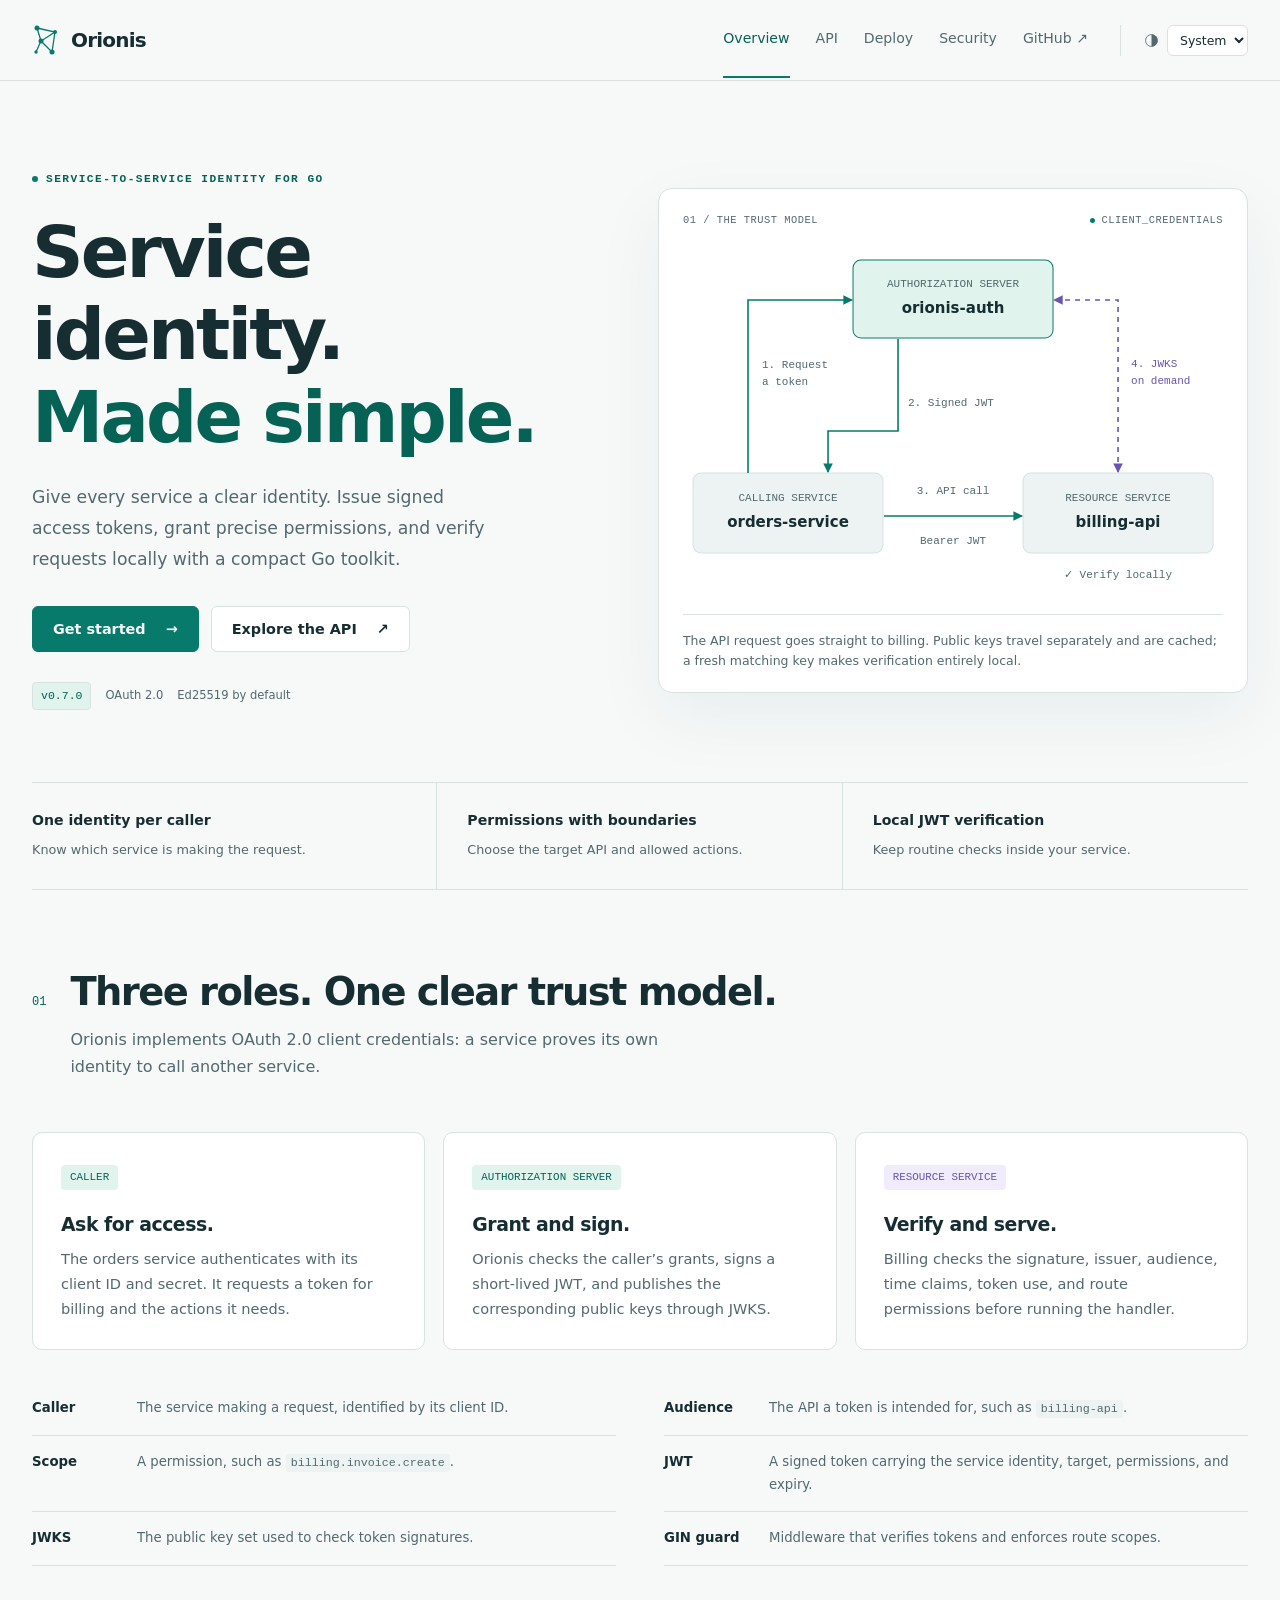
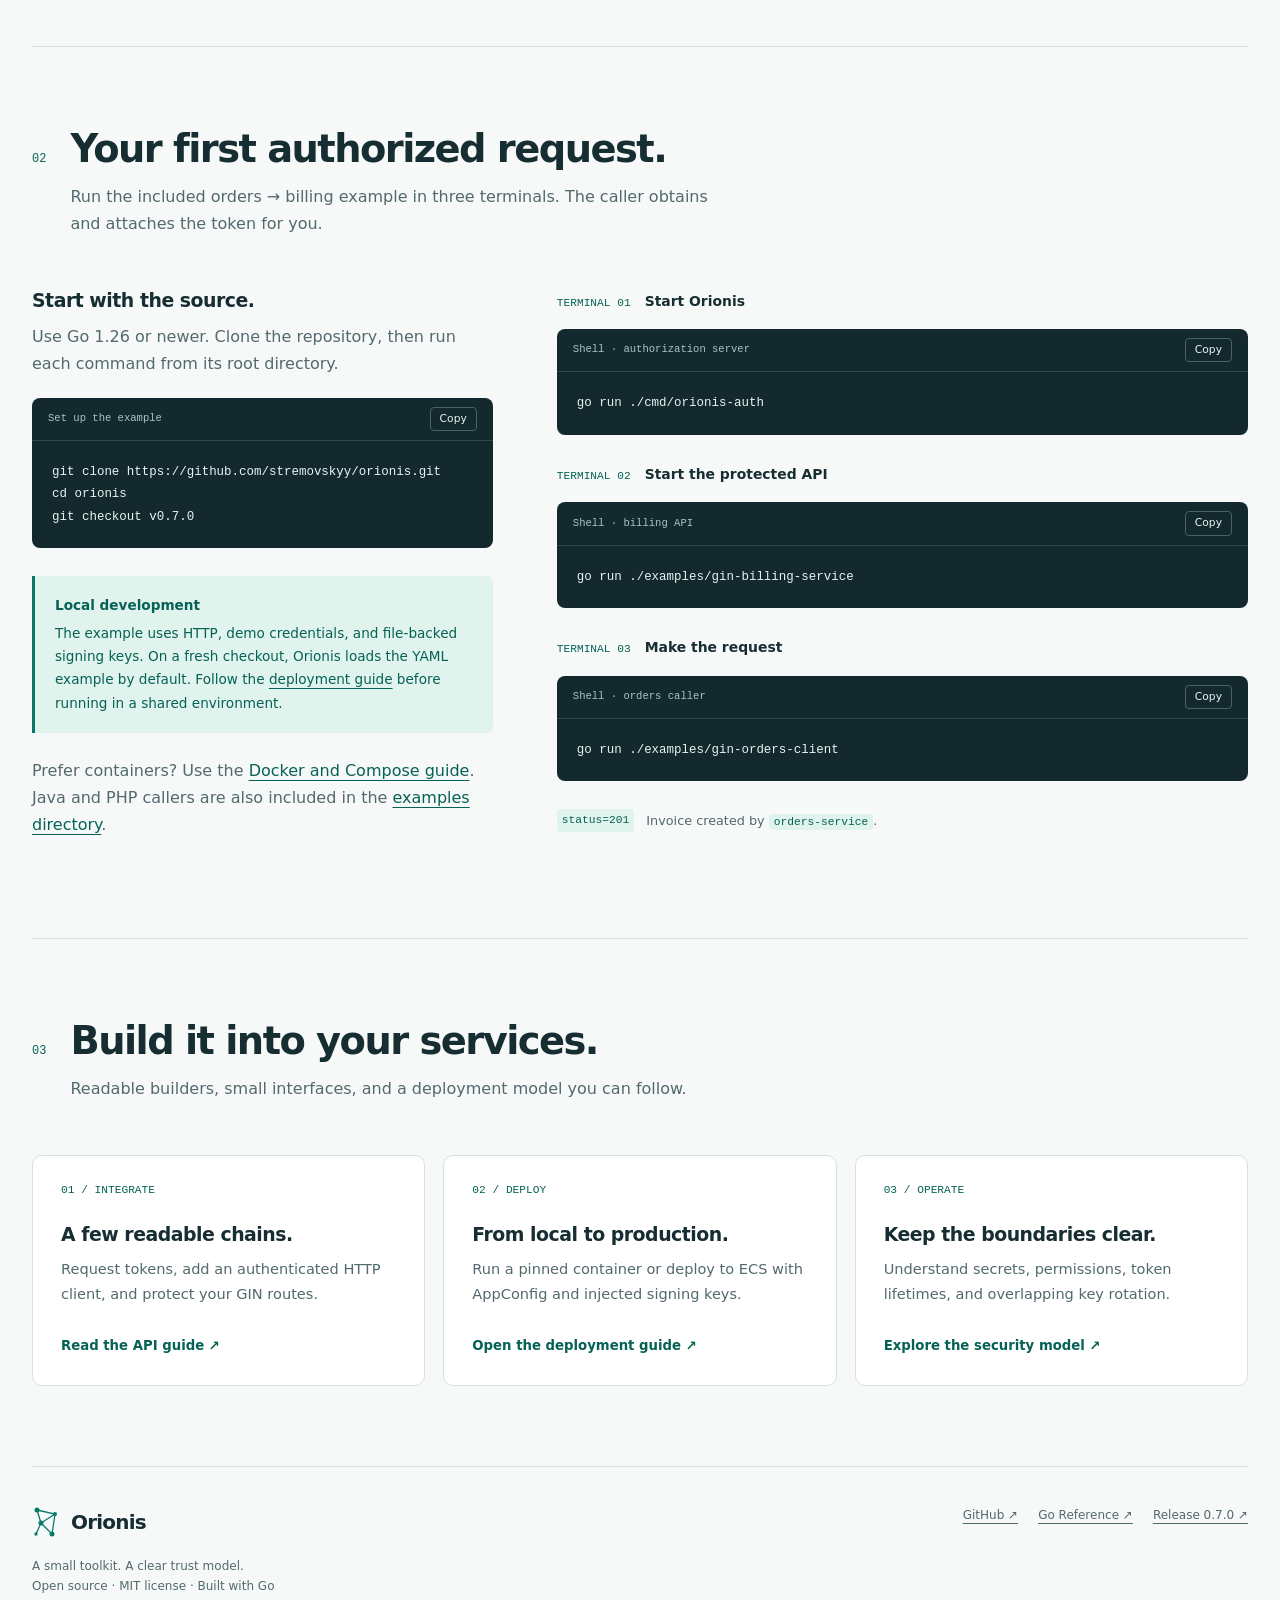
==== commit cb362412: "feat: make YAML the default Orionis config in v0.7.0" ====
--- a/site/index.html
+++ b/site/index.html
@@ -96,8 +96,8 @@
             <div class="hero-meta">
               <a
                 class="release"
-                href="https://github.com/stremovskyy/orionis/releases/tag/v0.6.0"
-                >v0.6.0</a
+                href="https://github.com/stremovskyy/orionis/releases/tag/v0.7.0"
+                >v0.7.0</a
               ><span>OAuth 2.0</span><span>Ed25519 by default</span>
             </div>
           </div>
@@ -345,13 +345,14 @@
                 <div class="code-toolbar"><span>Set up the example</span></div>
                 <pre><code class="language-sh">git clone https://github.com/stremovskyy/orionis.git
 cd orionis
-git checkout v0.6.0</code></pre>
+git checkout v0.7.0</code></pre>
               </div>
               <aside class="note">
                 <strong>Local development</strong>
                 <p>
                   The example uses HTTP, demo credentials, and file-backed
-                  signing keys. Follow the
+                  signing keys. On a fresh checkout, Orionis loads the YAML
+                  example by default. Follow the
                   <a href="deploy.html">deployment guide</a> before running in a
                   shared environment.
                 </p>
@@ -374,7 +375,7 @@
                 <div class="code-toolbar">
                   <span>Shell · authorization server</span>
                 </div>
-                <pre><code class="language-sh">go run ./cmd/orionis-auth -config ./config/orionis.example.yaml</code></pre>
+                <pre><code class="language-sh">go run ./cmd/orionis-auth</code></pre>
               </div>
               <p class="terminal-label">
                 <span>TERMINAL 02</span>Start the protected API
@@ -472,8 +473,8 @@
         <a href="https://github.com/stremovskyy/orionis">GitHub ↗</a
         ><a href="https://pkg.go.dev/github.com/stremovskyy/orionis"
           >Go Reference ↗</a
-        ><a href="https://github.com/stremovskyy/orionis/releases/tag/v0.6.0"
-          >Release 0.6.0 ↗</a
+        ><a href="https://github.com/stremovskyy/orionis/releases/tag/v0.7.0"
+          >Release 0.7.0 ↗</a
         >
       </nav>
     </footer>
--- a/site/styles.css
+++ b/site/styles.css
@@ -594,6 +594,9 @@
 .copy-button:hover {
   background: #29434a;
 }
+.copy-button:focus-visible {
+  outline-color: var(--code-ink);
+}
 pre {
   overflow: auto;
   padding: 20px;
@@ -1082,7 +1085,8 @@
   .header-inner nav {
     order: 3;
     width: 100%;
-    gap: 25px;
+    flex-wrap: wrap;
+    gap: 0 20px;
     margin: 0;
   }
   .header-inner nav a {
